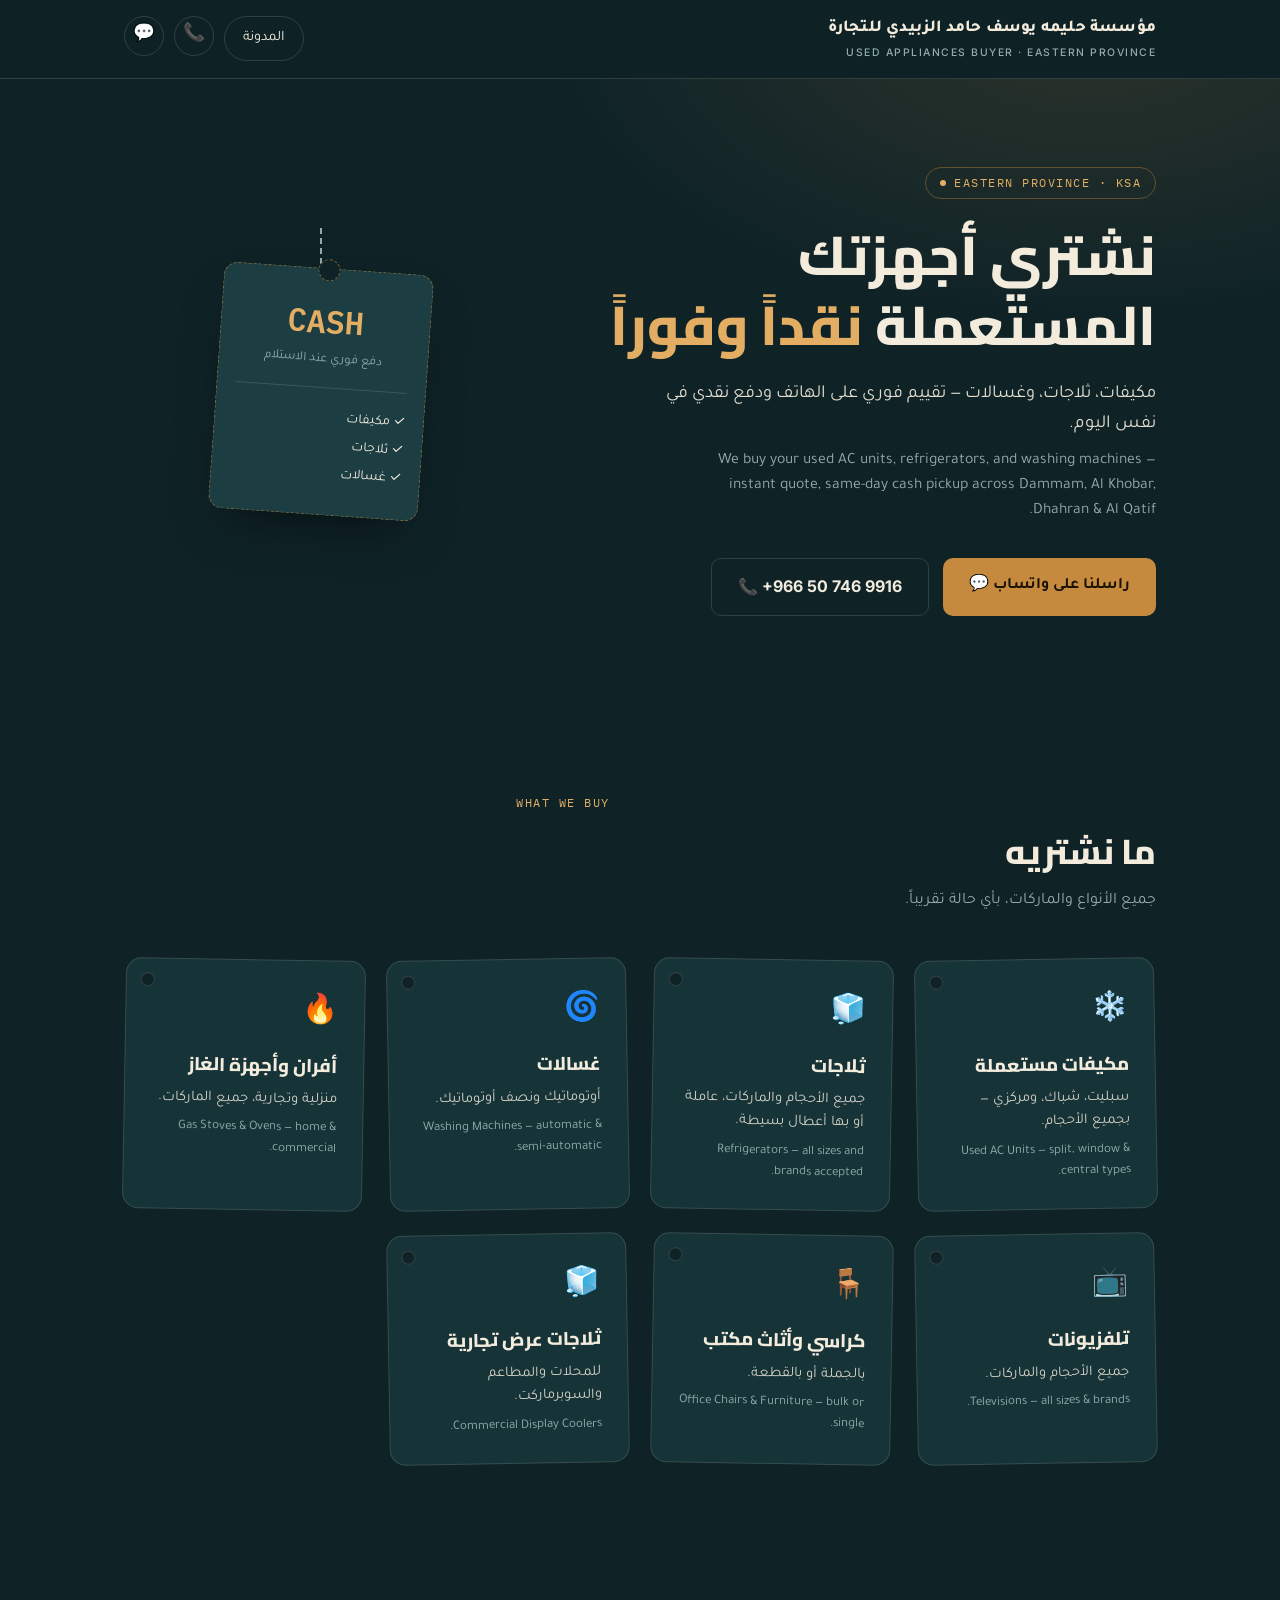
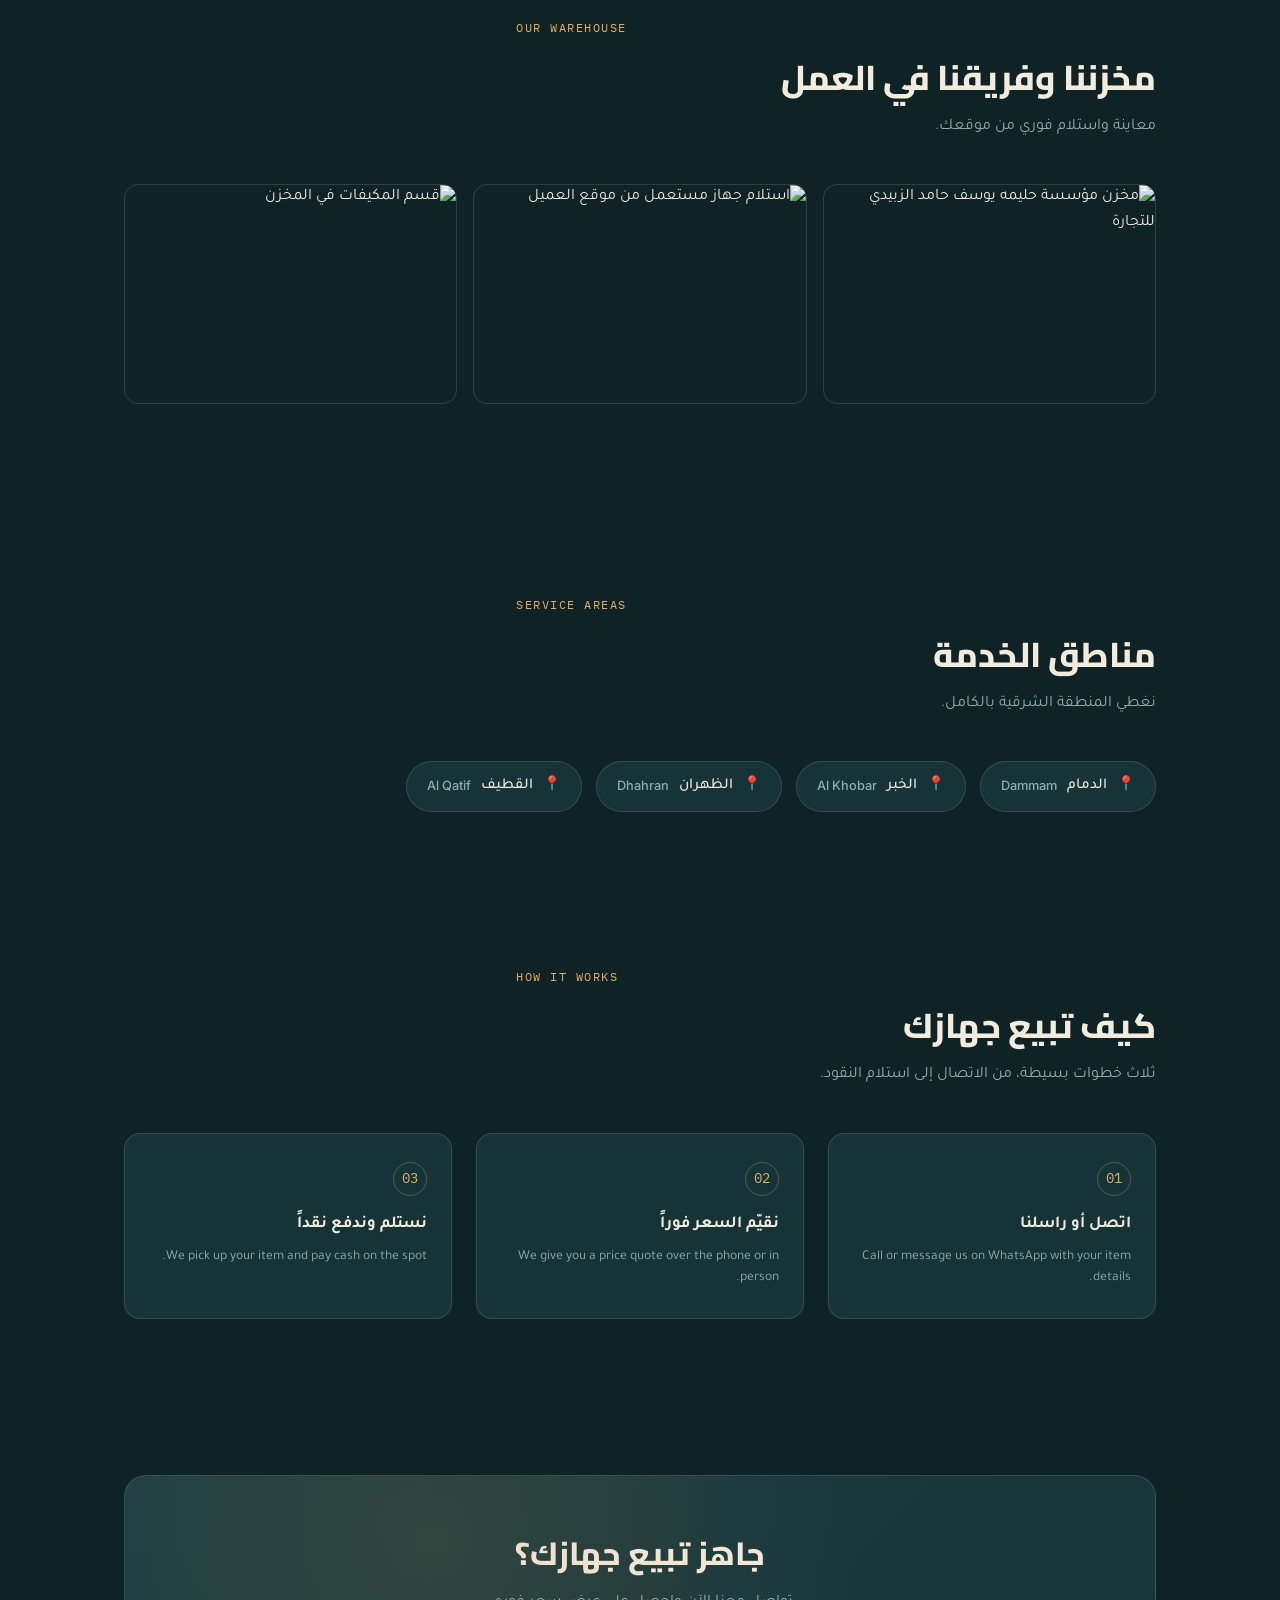
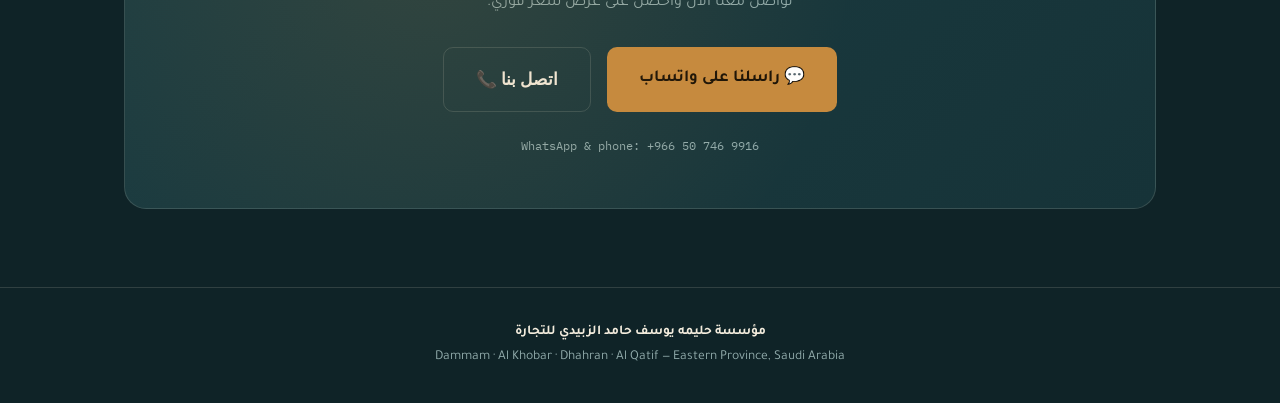
==== index.html @ e1cca8ac "Add files via upload" ====
<!DOCTYPE html>
<html lang="ar" dir="rtl">
<head>
<meta charset="UTF-8">
<meta name="viewport" content="width=device-width, initial-scale=1.0">
<title>مؤسسة حليمه يوسف حامد الزبيدي للتجارة | نشتري الأجهزة المستعملة</title>
<link rel="preconnect" href="https://fonts.googleapis.com">
<link rel="preconnect" href="https://fonts.gstatic.com" crossorigin>
<link href="https://fonts.googleapis.com/css2?family=Cairo:wght@700;800;900&family=Tajawal:wght@400;500;700&family=IBM+Plex+Mono:wght@500;600&family=Inter:wght@400;500;600&display=swap" rel="stylesheet">
<link rel="stylesheet" href="style.css">
</head>
<body>

<header>
  <div class="header-inner wrap">
    <div class="brand">
      مؤسسة حليمه يوسف حامد الزبيدي للتجارة
      <small>Used Appliances Buyer · Eastern Province</small>
    </div>
    <div class="header-cta">
      <a class="btn-outline" style="padding:10px 18px; border-radius:100px; font-size:0.9rem;" href="blog.html">المدونة</a>
      <a class="btn-icon" href="tel:+966507469916" title="اتصال">📞</a>
      <a class="btn-icon" href="https://wa.me/966507469916" title="واتساب">💬</a>
    </div>
  </div>
</header>

<section class="hero">
  <div class="wrap hero-grid">
    <div>
      <span class="eyebrow">EASTERN PROVINCE · KSA</span>
      <h1>نشتري أجهزتك المستعملة <span class="accent">نقداً وفوراً</span></h1>
      <p class="lead">مكيفات، ثلاجات، وغسالات — تقييم فوري على الهاتف ودفع نقدي في نفس اليوم.</p>
      <p class="lead-en">We buy your used AC units, refrigerators, and washing machines — instant quote, same-day cash pickup across Dammam, Al Khobar, Dhahran &amp; Al Qatif.</p>
      <div class="hero-actions">
        <a class="btn btn-primary" href="https://wa.me/966507469916">راسلنا على واتساب 💬</a>
        <a class="btn btn-outline ltr" href="tel:+966507469916">📞 +966 50 746 9916</a>
      </div>
    </div>
    <div class="tag-wrap">
      <div class="tag-string"></div>
      <div class="cash-tag">
        <div class="amount">CASH</div>
        <div class="amount-label">دفع فوري عند الاستلام</div>
        <div class="divider"></div>
        <ul>
          <li>✓ مكيفات</li>
          <li>✓ ثلاجات</li>
          <li>✓ غسالات</li>
        </ul>
      </div>
    </div>
  </div>
</section>

<section id="items">
  <div class="wrap">
    <div class="section-head">
      <span class="section-tag">WHAT WE BUY</span>
      <h2>ما نشتريه</h2>
      <p>جميع الأنواع والماركات، بأي حالة تقريباً.</p>
    </div>
    <div class="items-grid">
      <a class="item-tag" href="ac.html">
        <div class="hole"></div>
        <div class="icon">❄️</div>
        <h3>مكيفات مستعملة</h3>
        <p class="ar">سبليت، شباك، ومركزي — بجميع الأحجام.</p>
        <p class="en">Used AC Units — split, window &amp; central types.</p>
      </a>
      <a class="item-tag" href="fridge.html">
        <div class="hole"></div>
        <div class="icon">🧊</div>
        <h3>ثلاجات</h3>
        <p class="ar">جميع الأحجام والماركات، عاملة أو بها أعطال بسيطة.</p>
        <p class="en">Refrigerators — all sizes and brands accepted.</p>
      </a>
      <a class="item-tag" href="washer.html">
        <div class="hole"></div>
        <div class="icon">🌀</div>
        <h3>غسالات</h3>
        <p class="ar">أوتوماتيك ونصف أوتوماتيك.</p>
        <p class="en">Washing Machines — automatic &amp; semi-automatic.</p>
      </a>
      <a class="item-tag" href="oven.html">
        <div class="hole"></div>
        <div class="icon">🔥</div>
        <h3>أفران وأجهزة الغاز</h3>
        <p class="ar">منزلية وتجارية، جميع الماركات.</p>
        <p class="en">Gas Stoves &amp; Ovens — home &amp; commercial.</p>
      </a>
      <a class="item-tag" href="tv.html">
        <div class="hole"></div>
        <div class="icon">📺</div>
        <h3>تلفزيونات</h3>
        <p class="ar">جميع الأحجام والماركات.</p>
        <p class="en">Televisions — all sizes &amp; brands.</p>
      </a>
      <a class="item-tag" href="chairs.html">
        <div class="hole"></div>
        <div class="icon">🪑</div>
        <h3>كراسي وأثاث مكتب</h3>
        <p class="ar">بالجملة أو بالقطعة.</p>
        <p class="en">Office Chairs &amp; Furniture — bulk or single.</p>
      </a>
      <a class="item-tag" href="coolers.html">
        <div class="hole"></div>
        <div class="icon">🧊</div>
        <h3>ثلاجات عرض تجارية</h3>
        <p class="ar">للمحلات والمطاعم والسوبرماركت.</p>
        <p class="en">Commercial Display Coolers.</p>
      </a>
    </div>
  </div>
</section>

<section id="warehouse">
  <div class="wrap">
    <div class="section-head">
      <span class="section-tag">OUR WAREHOUSE</span>
      <h2>مخزننا وفريقنا في العمل</h2>
      <p>معاينة واستلام فوري من موقعك.</p>
    </div>
    <div class="gallery">
      <img src="images/shop-interior.jpg" alt="مخزن مؤسسة حليمه يوسف حامد الزبيدي للتجارة">
      <img src="images/pickup-loading.jpg" alt="استلام جهاز مستعمل من موقع العميل">
      <img src="images/ac-4-warehouse.jpg" alt="قسم المكيفات في المخزن">
    </div>
  </div>
</section>

<section id="areas">
  <div class="wrap">
    <div class="section-head">
      <span class="section-tag">SERVICE AREAS</span>
      <h2>مناطق الخدمة</h2>
      <p>نغطي المنطقة الشرقية بالكامل.</p>
    </div>
    <div class="areas-row">
      <div class="area-pin">الدمام <span class="en ltr">Dammam</span></div>
      <div class="area-pin">الخبر <span class="en ltr">Al Khobar</span></div>
      <div class="area-pin">الظهران <span class="en ltr">Dhahran</span></div>
      <div class="area-pin">القطيف <span class="en ltr">Al Qatif</span></div>
    </div>
  </div>
</section>

<section id="how">
  <div class="wrap">
    <div class="section-head">
      <span class="section-tag">HOW IT WORKS</span>
      <h2>كيف تبيع جهازك</h2>
      <p>ثلاث خطوات بسيطة، من الاتصال إلى استلام النقود.</p>
    </div>
    <div class="steps">
      <div class="step">
        <div class="num mono">01</div>
        <h3>اتصل أو راسلنا</h3>
        <p class="en">Call or message us on WhatsApp with your item details.</p>
      </div>
      <div class="step">
        <div class="num mono">02</div>
        <h3>نقيّم السعر فوراً</h3>
        <p class="en">We give you a price quote over the phone or in person.</p>
      </div>
      <div class="step">
        <div class="num mono">03</div>
        <h3>نستلم وندفع نقداً</h3>
        <p class="en">We pick up your item and pay cash on the spot.</p>
      </div>
    </div>
  </div>
</section>

<section id="contact">
  <div class="wrap">
    <div class="contact-panel">
      <h2>جاهز تبيع جهازك؟</h2>
      <p>تواصل معنا الآن واحصل على عرض سعر فوري.</p>
      <div class="contact-actions">
        <a class="btn btn-primary btn-lg" href="https://wa.me/966507469916">💬 راسلنا على واتساب</a>
        <a class="btn btn-outline btn-lg ltr" href="tel:+966507469916">📞 اتصل بنا</a>
      </div>
      <div class="contact-note">WhatsApp &amp; phone: +966 50 746 9916</div>
    </div>
  </div>
</section>

<footer>
  <div class="wrap">
    <div class="biz">مؤسسة حليمه يوسف حامد الزبيدي للتجارة</div>
    <div>Dammam · Al Khobar · Dhahran · Al Qatif — Eastern Province, Saudi Arabia</div>
  </div>
</footer>

</body>
</html>
---- style.css ----
:root{
    --bg-deep: #0F2327;
    --bg-panel: #163338;
    --bg-panel-2: #1C3D42;
    --brass: #C68A3E;
    --brass-light: #E3AE64;
    --rust: #B5502E;
    --text-main: #F3ECDD;
    --text-muted: #92ACAC;
    --line: rgba(243,236,221,0.14);
  }

  *{box-sizing:border-box; margin:0; padding:0;}

  html{scroll-behavior:smooth;}

  body{
    background:var(--bg-deep);
    color:var(--text-main);
    font-family:'Tajawal', 'Inter', sans-serif;
    line-height:1.6;
    overflow-x:hidden;
  }

  .ltr{ direction:ltr; unicode-bidi:isolate; font-family:'Inter', sans-serif; }
  .mono{ font-family:'IBM Plex Mono', monospace; direction:ltr; unicode-bidi:isolate; }

  h1,h2,h3{ font-family:'Cairo', sans-serif; font-weight:800; }

  a{ color:inherit; text-decoration:none; }

  .wrap{ max-width:1080px; margin:0 auto; padding:0 24px; }

  /* ---------- Header ---------- */
  header{
    position:sticky; top:0; z-index:50;
    background:rgba(15,35,39,0.92);
    backdrop-filter:blur(8px);
    border-bottom:1px solid var(--line);
  }
  .header-inner{
    display:flex; align-items:center; justify-content:space-between;
    padding:16px 24px;
  }
  .brand{
    font-size:1.05rem; font-weight:800; letter-spacing:0.2px;
  }
  .brand small{
    display:block; font-family:'Inter',sans-serif; font-weight:500; font-size:0.65rem;
    color:var(--text-muted); letter-spacing:1.5px; text-transform:uppercase; margin-top:2px;
  }
  .header-cta{
    display:flex; gap:10px;
  }
  .btn-icon{
    width:40px; height:40px; border-radius:50%;
    display:flex; align-items:center; justify-content:center;
    border:1px solid var(--line); font-size:1.1rem;
    transition:border-color .2s, transform .2s;
  }
  .btn-icon:hover{ border-color:var(--brass); transform:translateY(-2px); }

  /* ---------- Hero ---------- */
  .hero{
    position:relative;
    padding:88px 0 100px;
    background:
      radial-gradient(ellipse 900px 500px at 85% -10%, rgba(198,138,62,0.16), transparent 60%),
      var(--bg-deep);
    overflow:hidden;
  }
  .hero-grid{
    display:grid; grid-template-columns: 1.2fr 0.8fr; gap:48px; align-items:center;
  }
  .eyebrow{
    display:inline-flex; align-items:center; gap:8px;
    font-family:'IBM Plex Mono',monospace; font-size:0.72rem; letter-spacing:1.5px;
    color:var(--brass-light); text-transform:uppercase;
    border:1px solid rgba(198,138,62,0.4); padding:6px 14px; border-radius:100px;
    margin-bottom:22px; direction:ltr;
  }
  .eyebrow::before{ content:''; width:6px; height:6px; border-radius:50%; background:var(--brass-light); }
  .hero h1{
    font-size:clamp(2.1rem, 4.6vw, 3.4rem);
    line-height:1.28;
    margin-bottom:20px;
  }
  .hero h1 .accent{ color:var(--brass-light); }
  .hero p.lead{
    font-size:1.15rem; color:var(--text-main); opacity:0.92; margin-bottom:10px; max-width:520px;
  }
  .hero p.lead-en{
    color:var(--text-muted); font-size:0.98rem; max-width:480px; margin-bottom:34px;
  }
  .hero-actions{ display:flex; gap:14px; flex-wrap:wrap; }

  .btn{
    display:inline-flex; align-items:center; gap:10px;
    padding:15px 26px; border-radius:10px; font-weight:700; font-size:1rem;
    transition:transform .2s, box-shadow .2s;
  }
  .btn-primary{ background:var(--brass); color:#1a1206; }
  .btn-primary:hover{ transform:translateY(-2px); box-shadow:0 10px 26px rgba(198,138,62,0.35); }
  .btn-outline{ border:1.5px solid var(--line); color:var(--text-main); }
  .btn-outline:hover{ border-color:var(--brass-light); transform:translateY(-2px); }

  /* Hanging cash tag — signature element */
  .tag-wrap{ display:flex; justify-content:center; position:relative; }
  .tag-string{
    position:absolute; top:-40px; left:50%; width:2px; height:44px;
    background:repeating-linear-gradient(var(--text-muted) 0 6px, transparent 6px 10px);
    transform:translateX(-50%);
  }
  .cash-tag{
    width:210px; background:var(--bg-panel-2);
    border:1.5px dashed rgba(198,138,62,0.55);
    border-radius:14px; padding:26px 18px;
    text-align:center; position:relative;
    transform:rotate(4deg);
    box-shadow:0 24px 50px -18px rgba(0,0,0,0.55);
  }
  .cash-tag::before{
    content:''; position:absolute; top:-10px; left:50%; transform:translateX(-50%);
    width:20px; height:20px; border-radius:50%;
    background:var(--bg-deep); border:1.5px dashed rgba(198,138,62,0.55);
  }
  .cash-tag .amount{ font-family:'IBM Plex Mono',monospace; font-size:2rem; color:var(--brass-light); font-weight:600; direction:ltr; }
  .cash-tag .amount-label{ font-size:0.8rem; color:var(--text-muted); margin-top:4px; }
  .cash-tag .divider{ height:1px; background:var(--line); margin:16px 0; }
  .cash-tag ul{ list-style:none; text-align:right; font-size:0.86rem; color:var(--text-main); }
  .cash-tag li{ padding:3px 0; }

  /* ---------- Section shared ---------- */
  section{ padding:78px 0; }
  .section-head{ margin-bottom:44px; max-width:640px; }
  .section-tag{
    font-family:'IBM Plex Mono',monospace; font-size:0.72rem; color:var(--brass-light);
    letter-spacing:1.5px; text-transform:uppercase; margin-bottom:12px; display:block; direction:ltr;
  }
  .section-head h2{ font-size:clamp(1.6rem,3vw,2.15rem); margin-bottom:10px; }
  .section-head p{ color:var(--text-muted); font-size:1rem; }

  /* ---------- What we buy (hanging tags grid) ---------- */
  .items-grid{
    display:grid; grid-template-columns:repeat(auto-fit, minmax(220px, 1fr)); gap:24px;
  }
  .item-tag{
    display:block;
    background:var(--bg-panel);
    border:1px solid var(--line);
    border-radius:16px; padding:30px 26px 26px;
    position:relative;
    transition:transform .2s, border-color .2s;
  }
  .item-tag:nth-child(odd){ transform:rotate(-1deg); }
  .item-tag:nth-child(even){ transform:rotate(1deg); }
  .item-tag:hover{ border-color:var(--brass); transform:rotate(0deg) translateY(-4px); }
  .item-tag .hole{
    position:absolute; top:14px; left:14px;
    width:14px; height:14px; border-radius:50%;
    background:var(--bg-deep); border:1px solid var(--line);
  }
  .item-tag .icon{ font-size:1.8rem; margin-bottom:14px; }
  .item-tag h3{ font-size:1.15rem; margin-bottom:8px; }
  .item-tag p.ar{ font-size:0.92rem; color:var(--text-main); opacity:0.85; margin-bottom:6px; }
  .item-tag p.en{ font-size:0.82rem; color:var(--text-muted); }

  /* ---------- Service areas ---------- */
  .areas-row{
    display:flex; flex-wrap:wrap; gap:14px;
  }
  .area-pin{
    display:flex; align-items:center; gap:10px;
    background:var(--bg-panel); border:1px solid var(--line); border-radius:100px;
    padding:12px 20px; font-size:0.95rem; font-weight:500;
  }
  .area-pin::before{ content:'📍'; font-size:0.9rem; }
  .area-pin .en{ color:var(--text-muted); font-size:0.8rem; }

  /* ---------- How it works ---------- */
  .steps{
    display:grid; grid-template-columns:repeat(3,1fr); gap:24px; counter-reset:step;
  }
  .step{
    background:var(--bg-panel); border:1px solid var(--line); border-radius:16px;
    padding:28px 24px; position:relative;
  }
  .step .num{
    font-family:'IBM Plex Mono',monospace; font-size:0.85rem; color:var(--brass-light);
    border:1px solid rgba(198,138,62,0.4); width:34px; height:34px; border-radius:50%;
    display:flex; align-items:center; justify-content:center; margin-bottom:16px; direction:ltr;
  }
  .step h3{ font-size:1.05rem; margin-bottom:8px; font-family:'Tajawal',sans-serif; font-weight:700; }
  .step p.en{ color:var(--text-muted); font-size:0.85rem; margin-top:4px; }

  /* ---------- Contact CTA ---------- */
  .contact-panel{
    background:linear-gradient(135deg, var(--bg-panel-2), var(--bg-panel));
    border:1px solid var(--line); border-radius:22px;
    padding:52px 40px; text-align:center;
    position:relative; overflow:hidden;
  }
  .contact-panel::after{
    content:''; position:absolute; inset:0;
    background:radial-gradient(circle at 30% 20%, rgba(198,138,62,0.14), transparent 55%);
    pointer-events:none;
  }
  .contact-panel h2{ font-size:clamp(1.5rem,3vw,2rem); margin-bottom:12px; }
  .contact-panel p{ color:var(--text-muted); margin-bottom:30px; }
  .contact-actions{ display:flex; gap:16px; justify-content:center; flex-wrap:wrap; }
  .btn-lg{ padding:18px 32px; font-size:1.05rem; }
  .contact-note{
    margin-top:24px; font-size:0.78rem; color:var(--text-muted);
    font-family:'IBM Plex Mono',monospace; direction:ltr;
  }

  /* ---------- Footer ---------- */
  footer{
    border-top:1px solid var(--line); padding:34px 0; text-align:center;
    color:var(--text-muted); font-size:0.85rem;
  }
  footer .biz{ color:var(--text-main); font-weight:700; margin-bottom:4px; }

  /* ---------- Category pages ---------- */
  .cat-hero{ padding:56px 0 10px; }
  .cat-hero img{
    width:100%; max-height:420px; object-fit:cover; border-radius:18px;
    border:1px solid var(--line); margin-top:26px;
  }
  .cat-hero h1{ font-size:clamp(1.9rem,4vw,2.5rem); margin-bottom:14px; }
  .cat-hero p.ar{ font-size:1.05rem; max-width:640px; margin-bottom:8px; }
  .cat-hero p.en{ color:var(--text-muted); max-width:600px; }

  .gallery{
    display:grid; grid-template-columns:repeat(3,1fr); gap:16px; margin:36px 0;
  }
  .gallery img{
    width:100%; height:220px; object-fit:cover; border-radius:14px;
    border:1px solid var(--line); transition:transform .25s;
  }
  .gallery img:hover{ transform:scale(1.02); }

  .info-block{
    background:var(--bg-panel); border:1px solid var(--line); border-radius:16px;
    padding:30px 28px; margin-bottom:26px;
  }
  .info-block h2{ font-size:1.25rem; margin-bottom:14px; }
  .info-block ul{ padding-inline-start:22px; }
  .info-block li{ margin-bottom:8px; font-size:0.95rem; opacity:0.92; }

  @media (max-width: 860px){
    .gallery{ grid-template-columns:repeat(2,1fr); }
  }
  @media (max-width: 560px){
    .gallery{ grid-template-columns:1fr; }
  }

  /* ---------- Responsive ---------- */
  @media (max-width: 860px){
    .hero-grid{ grid-template-columns:1fr; }
    .tag-wrap{ margin-top:20px; }
    .items-grid{ grid-template-columns:1fr; }
    .item-tag{ transform:none !important; margin-top:0 !important; }
    .steps{ grid-template-columns:1fr; }
    .contact-panel{ padding:38px 22px; }
  }
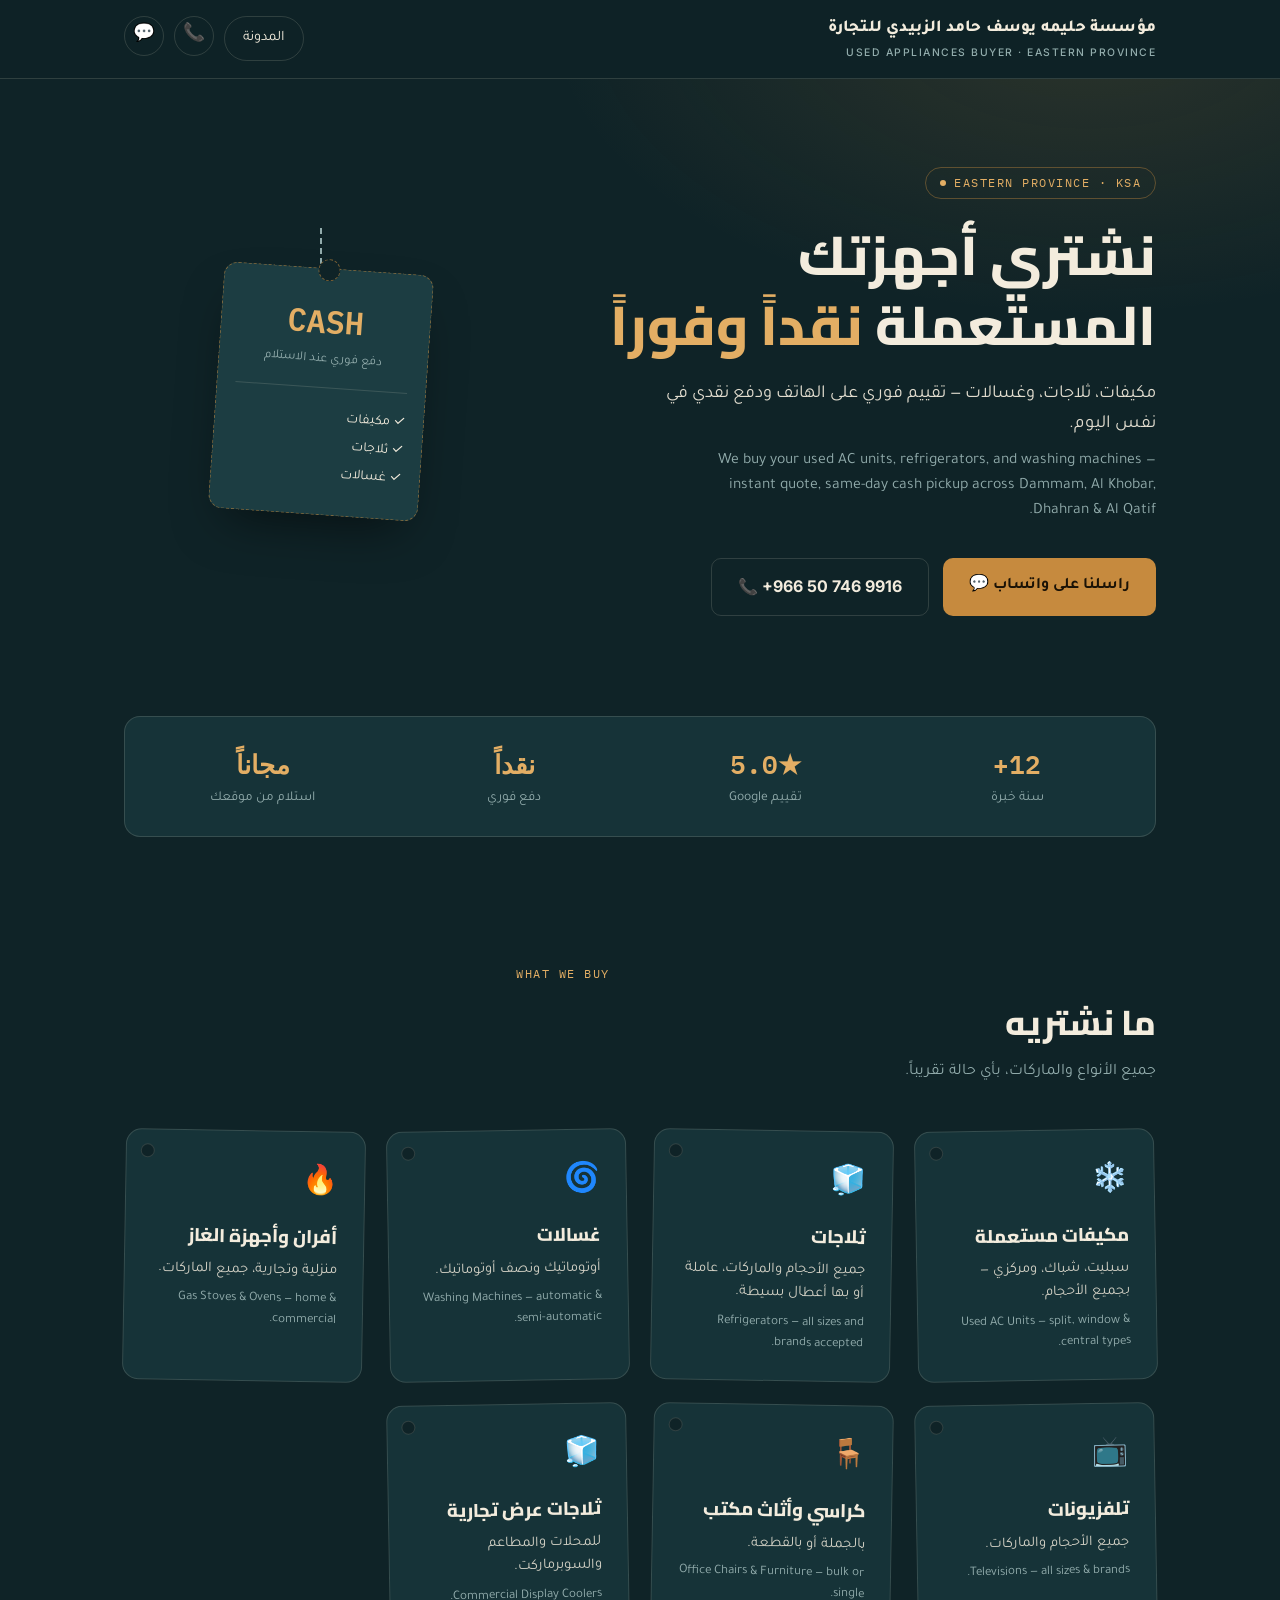
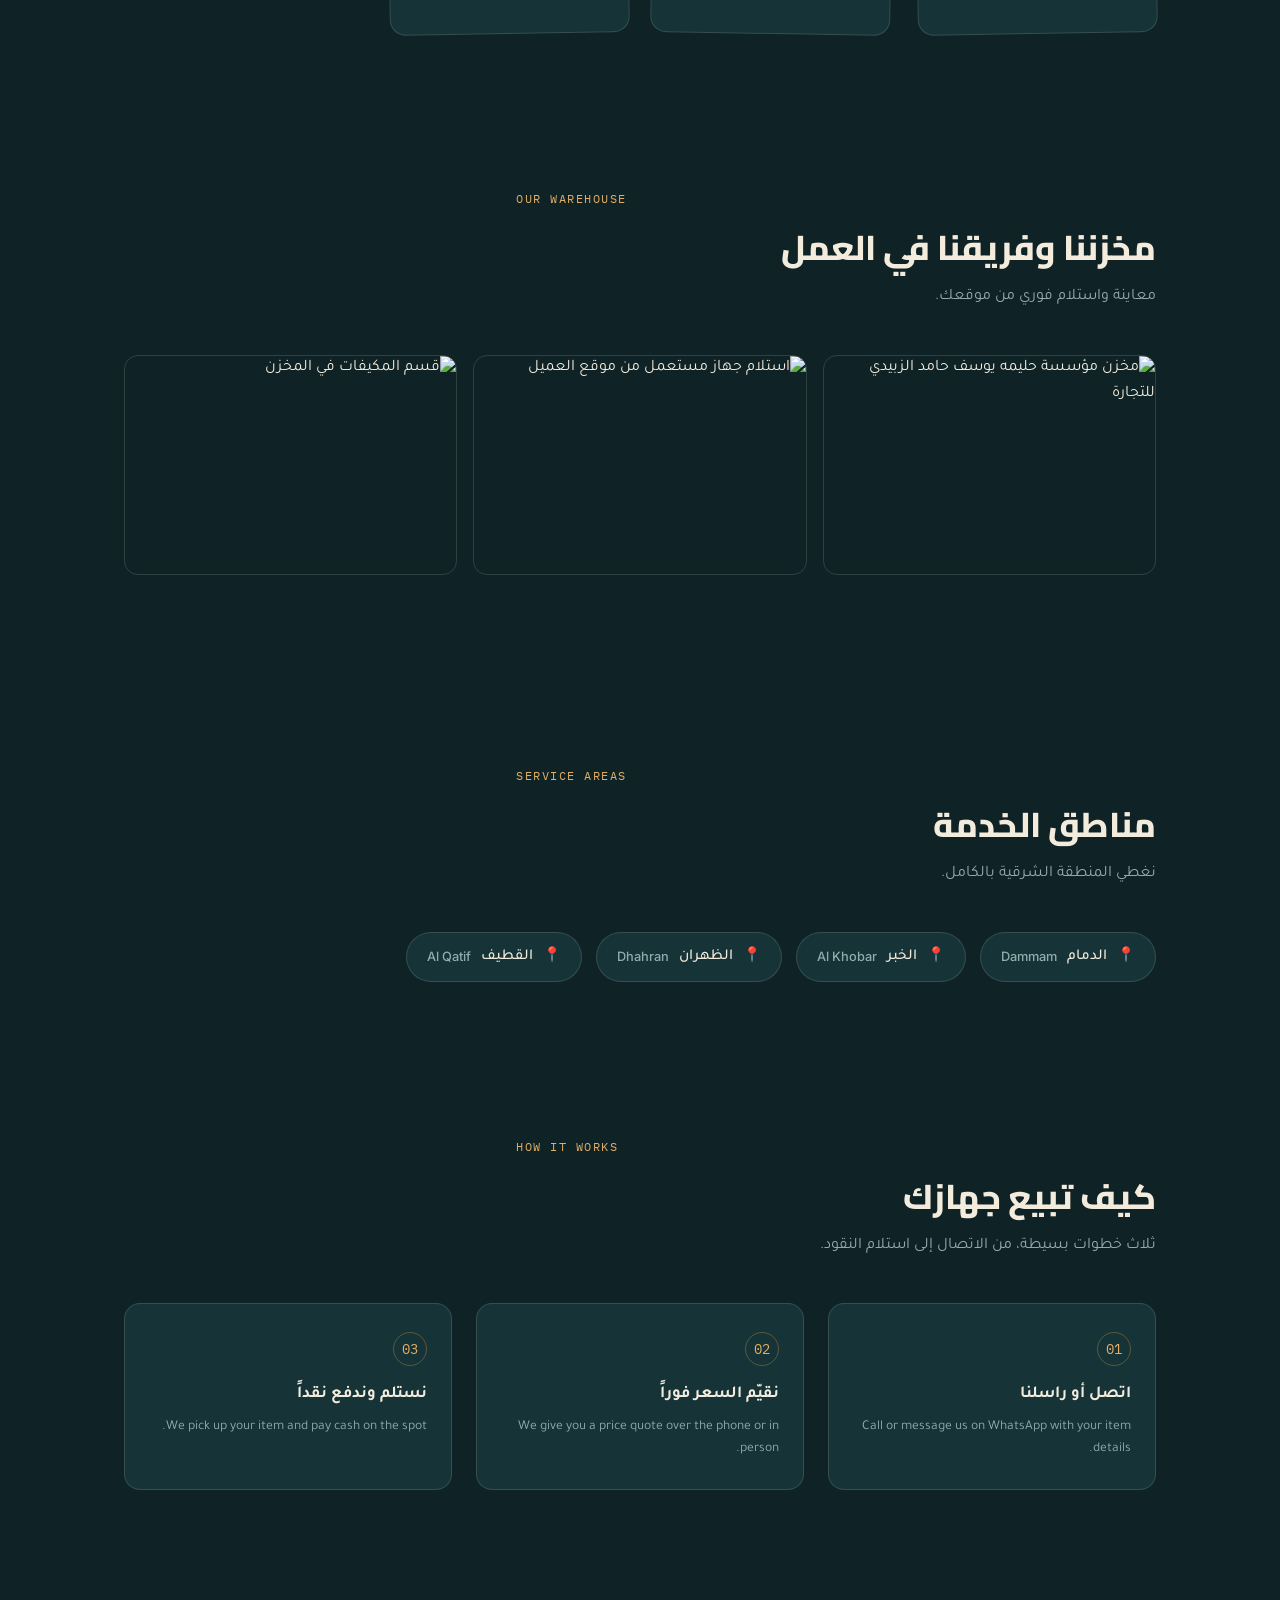
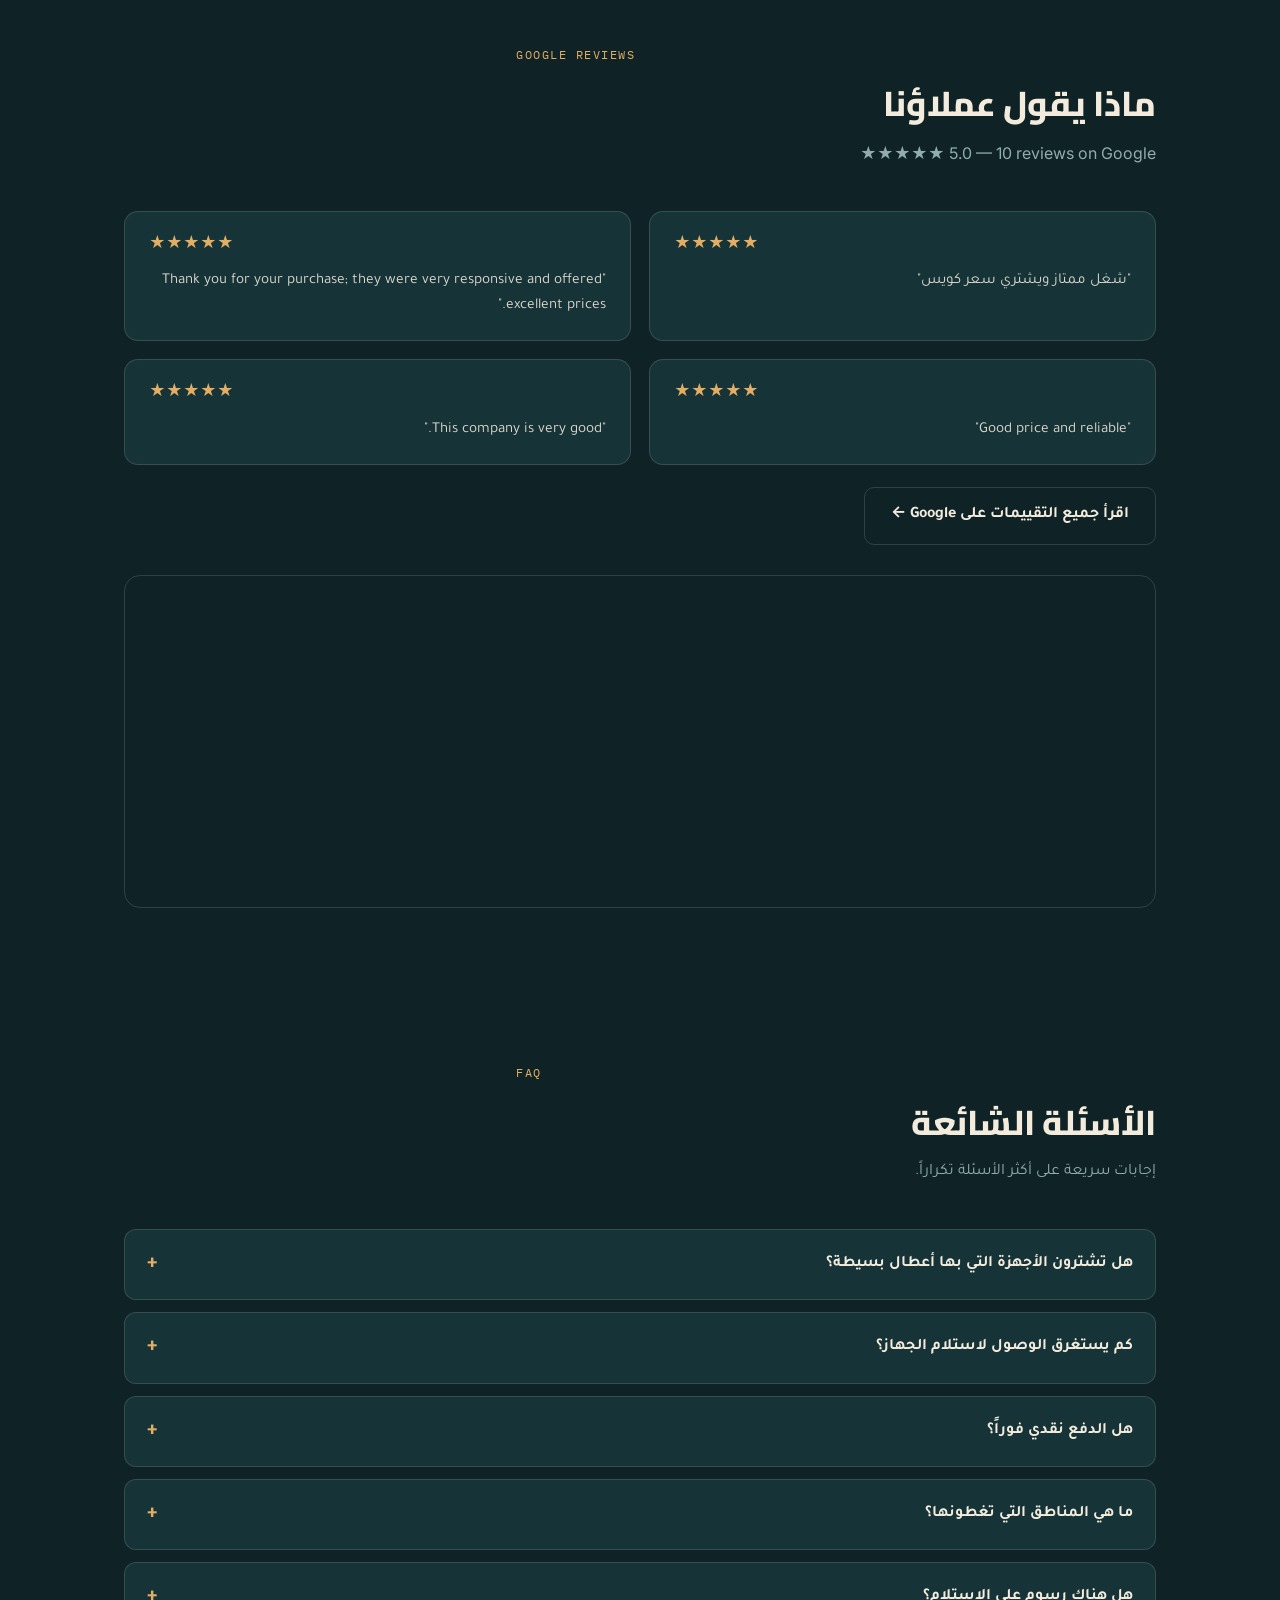
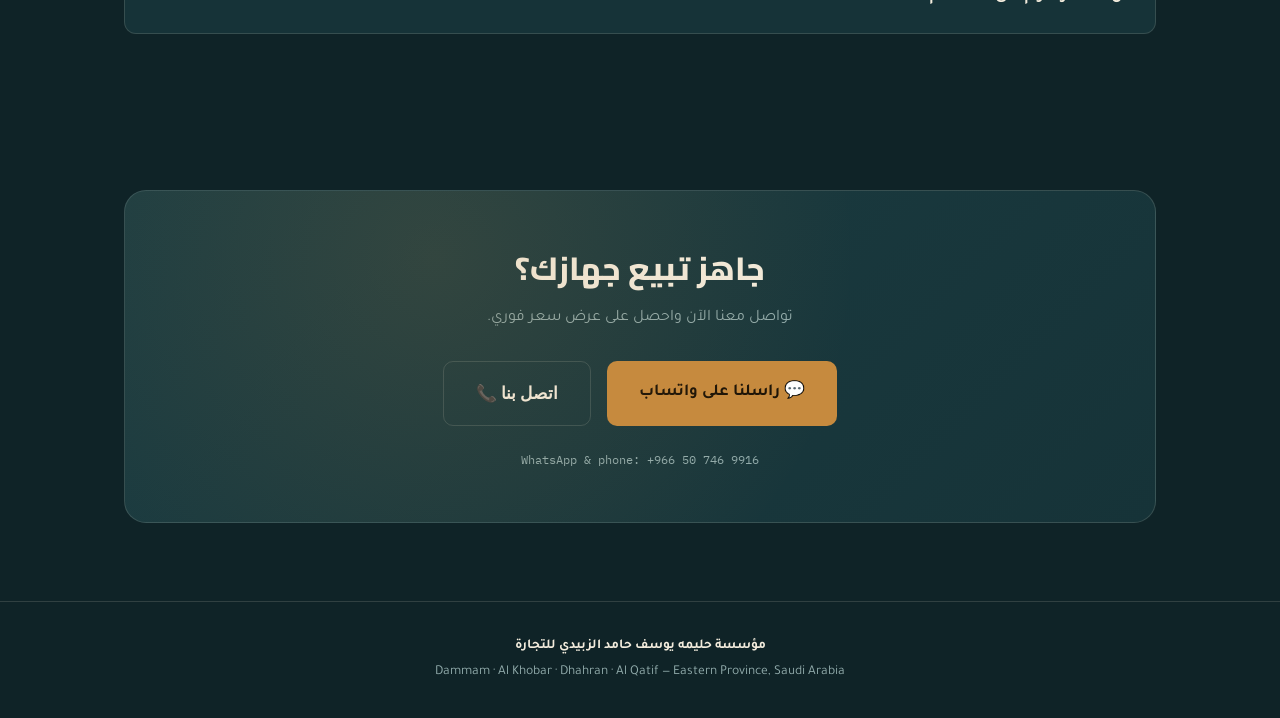
==== commit c67d451d: "Add files via upload" ====
--- a/index.html
+++ b/index.html
@@ -53,6 +53,29 @@
   </div>
 </section>
 
+<section id="trust" style="padding:0 0 50px;">
+  <div class="wrap">
+    <div class="trust-bar">
+      <div class="trust-item">
+        <div class="trust-num">+12</div>
+        <div class="trust-label">سنة خبرة</div>
+      </div>
+      <div class="trust-item">
+        <div class="trust-num">5.0★</div>
+        <div class="trust-label">تقييم Google</div>
+      </div>
+      <div class="trust-item">
+        <div class="trust-num">نقداً</div>
+        <div class="trust-label">دفع فوري</div>
+      </div>
+      <div class="trust-item">
+        <div class="trust-num">مجاناً</div>
+        <div class="trust-label">استلام من موقعك</div>
+      </div>
+    </div>
+  </div>
+</section>
+
 <section id="items">
   <div class="wrap">
     <div class="section-head">
@@ -168,6 +191,71 @@
         <h3>نستلم وندفع نقداً</h3>
         <p class="en">We pick up your item and pay cash on the spot.</p>
       </div>
+    </div>
+  </div>
+</section>
+
+<section id="reviews">
+  <div class="wrap">
+    <div class="section-head">
+      <span class="section-tag">GOOGLE REVIEWS</span>
+      <h2>ماذا يقول عملاؤنا</h2>
+      <p class="ltr" style="direction:ltr; text-align:right; color:var(--text-muted);">★★★★★ 5.0 — 10 reviews on Google</p>
+    </div>
+    <div class="reviews-grid">
+      <div class="review-card">
+        <div class="stars">★★★★★</div>
+        <p>"شغل ممتاز ويشتري سعر كويس"</p>
+      </div>
+      <div class="review-card">
+        <div class="stars">★★★★★</div>
+        <p>"Thank you for your purchase; they were very responsive and offered excellent prices."</p>
+      </div>
+      <div class="review-card">
+        <div class="stars">★★★★★</div>
+        <p>"Good price and reliable"</p>
+      </div>
+      <div class="review-card">
+        <div class="stars">★★★★★</div>
+        <p>"This company is very good."</p>
+      </div>
+    </div>
+    <a class="btn btn-outline" style="margin-top:22px; display:inline-flex;" href="https://maps.google.com/?cid=9947942614854256380" target="_blank">اقرأ جميع التقييمات على Google ←</a>
+
+    <div class="map-embed">
+      <iframe src="https://www.google.com/maps?q=26.426189,50.0625393&hl=ar&z=15&output=embed" width="100%" height="320" style="border:0; border-radius:16px;" allowfullscreen="" loading="lazy"></iframe>
+    </div>
+  </div>
+</section>
+
+<section id="faq">
+  <div class="wrap">
+    <div class="section-head">
+      <span class="section-tag">FAQ</span>
+      <h2>الأسئلة الشائعة</h2>
+      <p>إجابات سريعة على أكثر الأسئلة تكراراً.</p>
+    </div>
+    <div class="faq-list">
+      <details class="faq-item">
+        <summary>هل تشترون الأجهزة التي بها أعطال بسيطة؟</summary>
+        <p>نعم، نشتري معظم الأجهزة حتى لو كان بها عطل بسيط. أخبرنا بالتفاصيل عبر الهاتف أو الواتساب وسنقيّم السعر فوراً.</p>
+      </details>
+      <details class="faq-item">
+        <summary>كم يستغرق الوصول لاستلام الجهاز؟</summary>
+        <p>غالباً نصل في نفس اليوم بعد الاتفاق على السعر، حسب موقعك والوقت المتاح لدينا.</p>
+      </details>
+      <details class="faq-item">
+        <summary>هل الدفع نقدي فوراً؟</summary>
+        <p>نعم، ندفع نقداً كاملاً عند استلام الجهاز مباشرة من موقعك.</p>
+      </details>
+      <details class="faq-item">
+        <summary>ما هي المناطق التي تغطونها؟</summary>
+        <p>نغطي الدمام، الخبر، الظهران، والقطيف بالكامل.</p>
+      </details>
+      <details class="faq-item">
+        <summary>هل هناك رسوم على الاستلام؟</summary>
+        <p>لا، خدمة الاستلام من موقعك مجانية بالكامل ضمن مناطق الخدمة.</p>
+      </details>
     </div>
   </div>
 </section>
@@ -193,5 +281,41 @@
   </div>
 </footer>
 
+<div class="sticky-bar">
+  <a href="tel:+966507469916" class="sticky-btn sticky-call">📞 اتصل الآن</a>
+  <a href="https://wa.me/966507469916" class="sticky-btn sticky-wa">💬 واتساب</a>
+</div>
+
+<script type="application/ld+json">
+{
+  "@context": "https://schema.org",
+  "@type": "LocalBusiness",
+  "name": "مؤسسة حليمه يوسف حامد الزبيدي للتجارة",
+  "image": "https://halimayusuftrading6728-cell.github.io/halima-appliances-website/images/shop-interior.jpg",
+  "telephone": "+966507469916",
+  "priceRange": "$$",
+  "address": {
+    "@type": "PostalAddress",
+    "streetAddress": "شارع عطاء بن أبي أسعد، حي الأثير",
+    "addressLocality": "Dammam",
+    "postalCode": "32248",
+    "addressRegion": "Eastern Province",
+    "addressCountry": "SA"
+  },
+  "geo": {
+    "@type": "GeoCoordinates",
+    "latitude": 26.426189,
+    "longitude": 50.0625393
+  },
+  "aggregateRating": {
+    "@type": "AggregateRating",
+    "ratingValue": "5.0",
+    "reviewCount": "10"
+  },
+  "areaServed": ["Dammam", "Al Khobar", "Dhahran", "Al Qatif"],
+  "url": "https://halimayusuftrading6728-cell.github.io/halima-appliances-website/"
+}
+</script>
+
 </body>
 </html>
--- a/style.css
+++ b/style.css
@@ -256,6 +256,63 @@
     .gallery{ grid-template-columns:1fr; }
   }
 
+  /* ---------- Trust bar ---------- */
+  .trust-bar{
+    display:grid; grid-template-columns:repeat(4,1fr); gap:16px;
+    background:var(--bg-panel); border:1px solid var(--line); border-radius:16px;
+    padding:26px 20px;
+  }
+  .trust-item{ text-align:center; }
+  .trust-num{
+    font-family:'IBM Plex Mono',monospace; font-size:1.6rem; font-weight:600;
+    color:var(--brass-light); direction:ltr;
+  }
+  .trust-label{ font-size:0.85rem; color:var(--text-muted); margin-top:4px; }
+  @media (max-width:640px){ .trust-bar{ grid-template-columns:repeat(2,1fr); } }
+
+  /* ---------- Reviews ---------- */
+  .reviews-grid{
+    display:grid; grid-template-columns:repeat(2,1fr); gap:18px;
+  }
+  .review-card{
+    background:var(--bg-panel); border:1px solid var(--line); border-radius:14px;
+    padding:22px 24px;
+  }
+  .review-card .stars{ color:var(--brass-light); font-size:1rem; margin-bottom:10px; direction:ltr; }
+  .review-card p{ font-size:0.95rem; opacity:0.9; }
+  .map-embed{ margin-top:30px; border:1px solid var(--line); border-radius:16px; overflow:hidden; }
+  @media (max-width:640px){ .reviews-grid{ grid-template-columns:1fr; } }
+
+  /* ---------- FAQ ---------- */
+  .faq-list{ display:flex; flex-direction:column; gap:12px; }
+  .faq-item{
+    background:var(--bg-panel); border:1px solid var(--line); border-radius:12px;
+    padding:18px 22px;
+  }
+  .faq-item summary{
+    cursor:pointer; font-weight:700; font-size:1rem; list-style:none;
+    display:flex; justify-content:space-between; align-items:center;
+  }
+  .faq-item summary::-webkit-details-marker{ display:none; }
+  .faq-item summary::after{ content:'+'; color:var(--brass-light); font-size:1.3rem; }
+  .faq-item[open] summary::after{ content:'−'; }
+  .faq-item p{ margin-top:12px; color:var(--text-muted); font-size:0.92rem; line-height:1.7; }
+
+  /* ---------- Sticky mobile bar ---------- */
+  .sticky-bar{ display:none; }
+  @media (max-width: 640px){
+    .sticky-bar{
+      display:flex; position:fixed; bottom:0; left:0; right:0; z-index:100;
+      border-top:1px solid var(--line); background:var(--bg-deep);
+    }
+    .sticky-btn{
+      flex:1; text-align:center; padding:16px 8px; font-weight:700; font-size:0.95rem;
+    }
+    .sticky-call{ background:var(--bg-panel-2); color:var(--text-main); }
+    .sticky-wa{ background:var(--brass); color:#1a1206; }
+    body{ padding-bottom:56px; }
+  }
+
   /* ---------- Responsive ---------- */
   @media (max-width: 860px){
     .hero-grid{ grid-template-columns:1fr; }
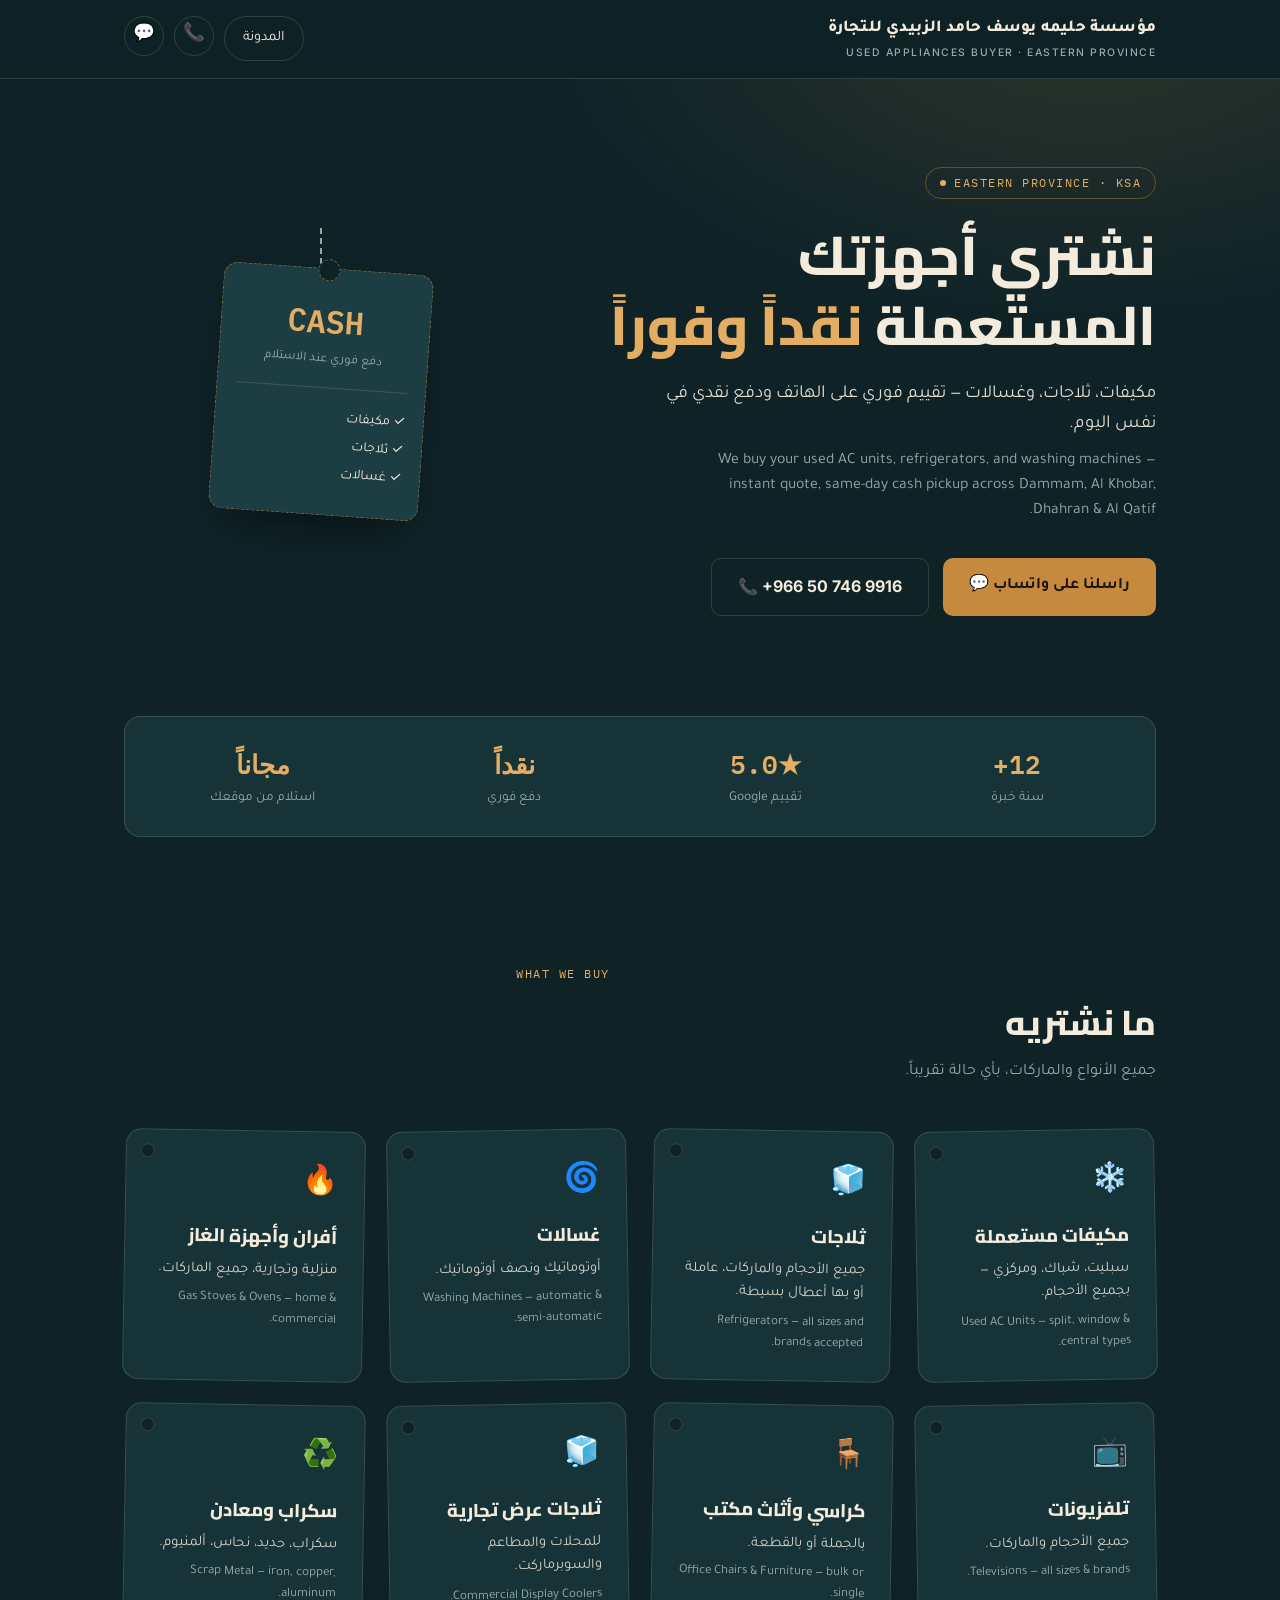
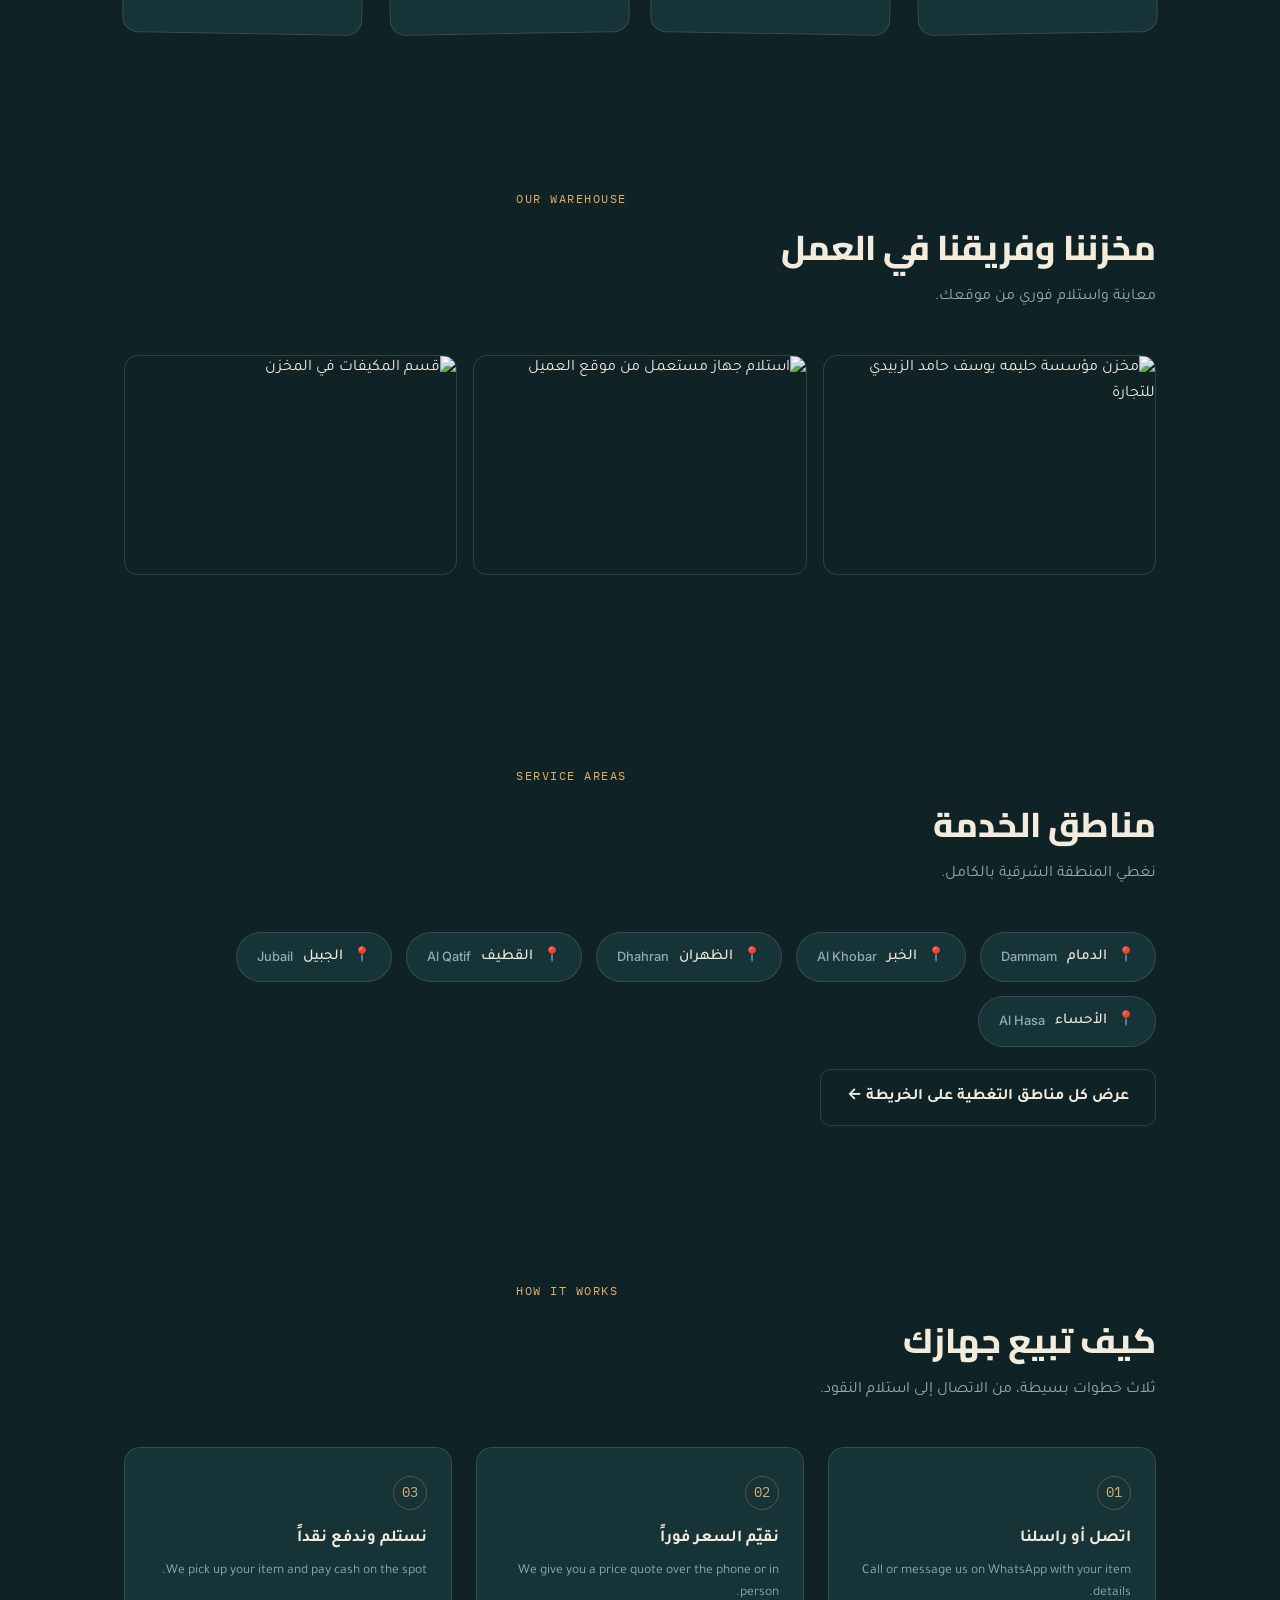
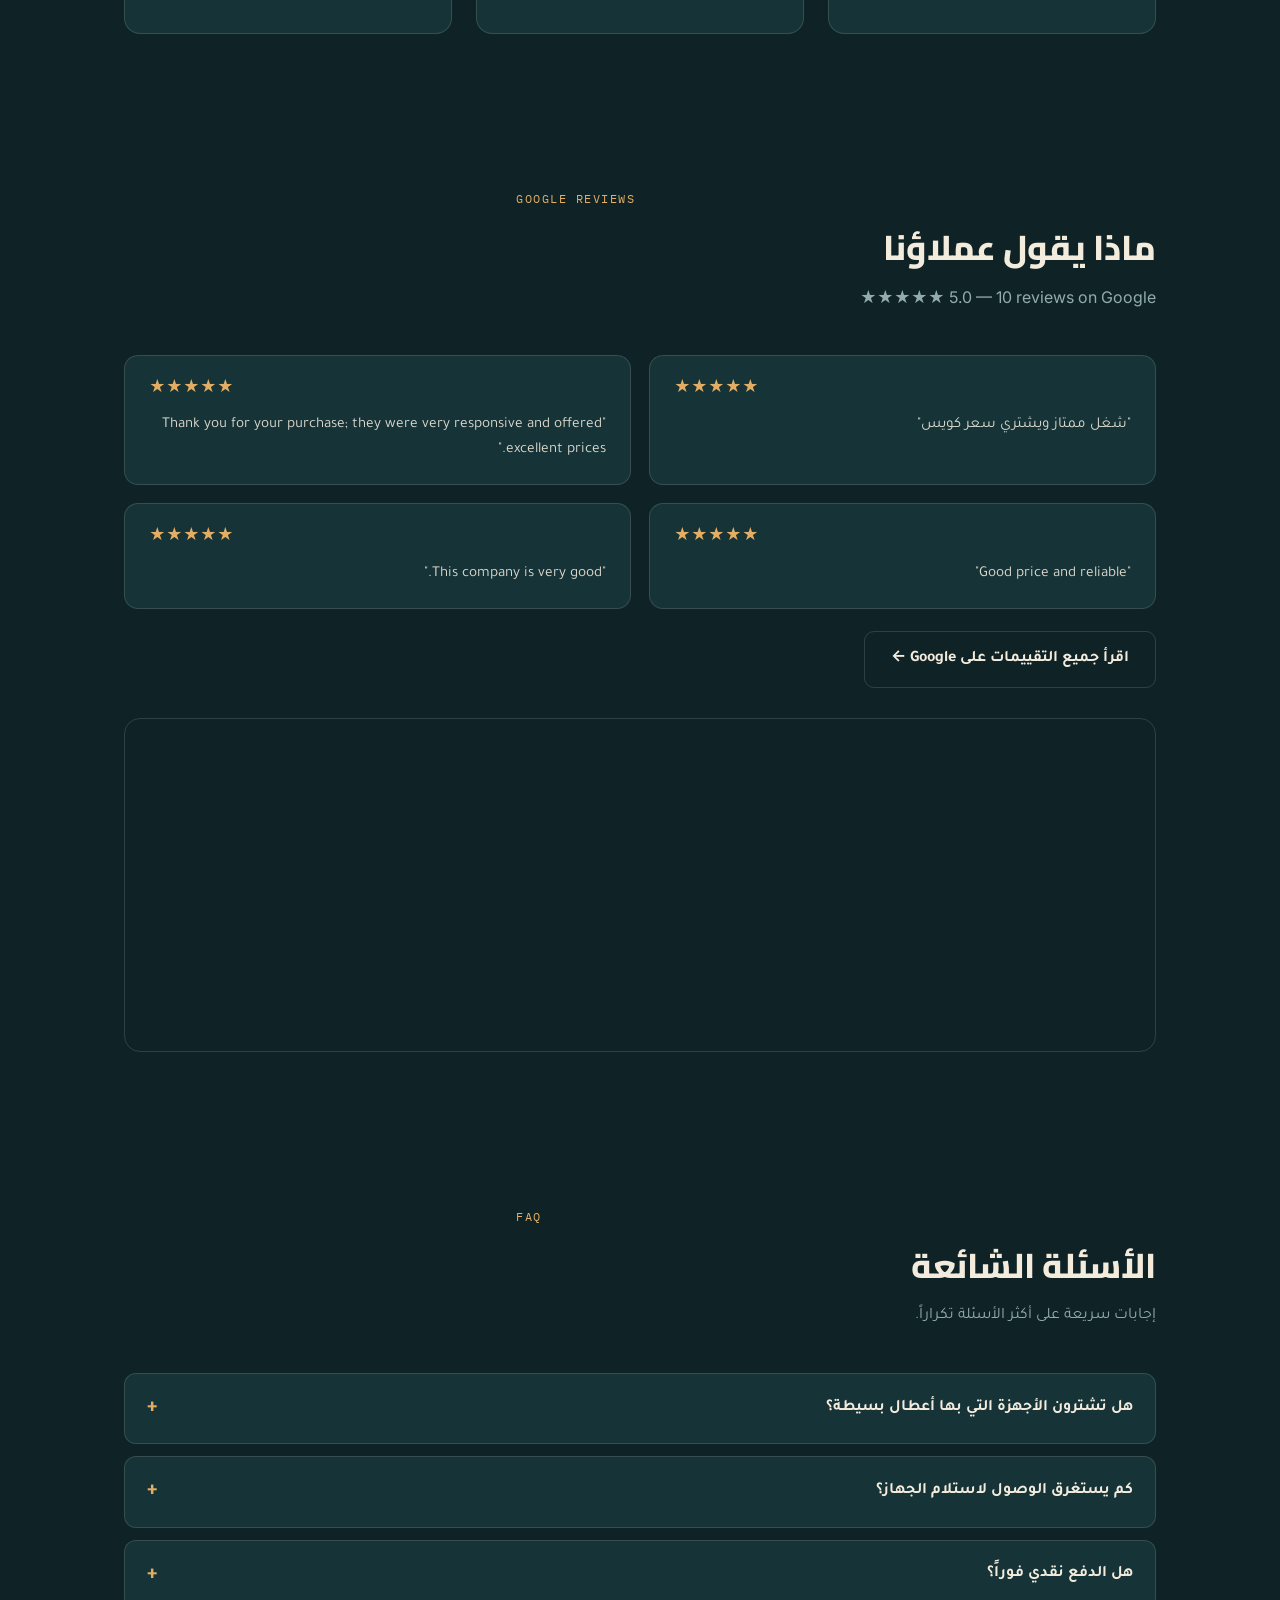
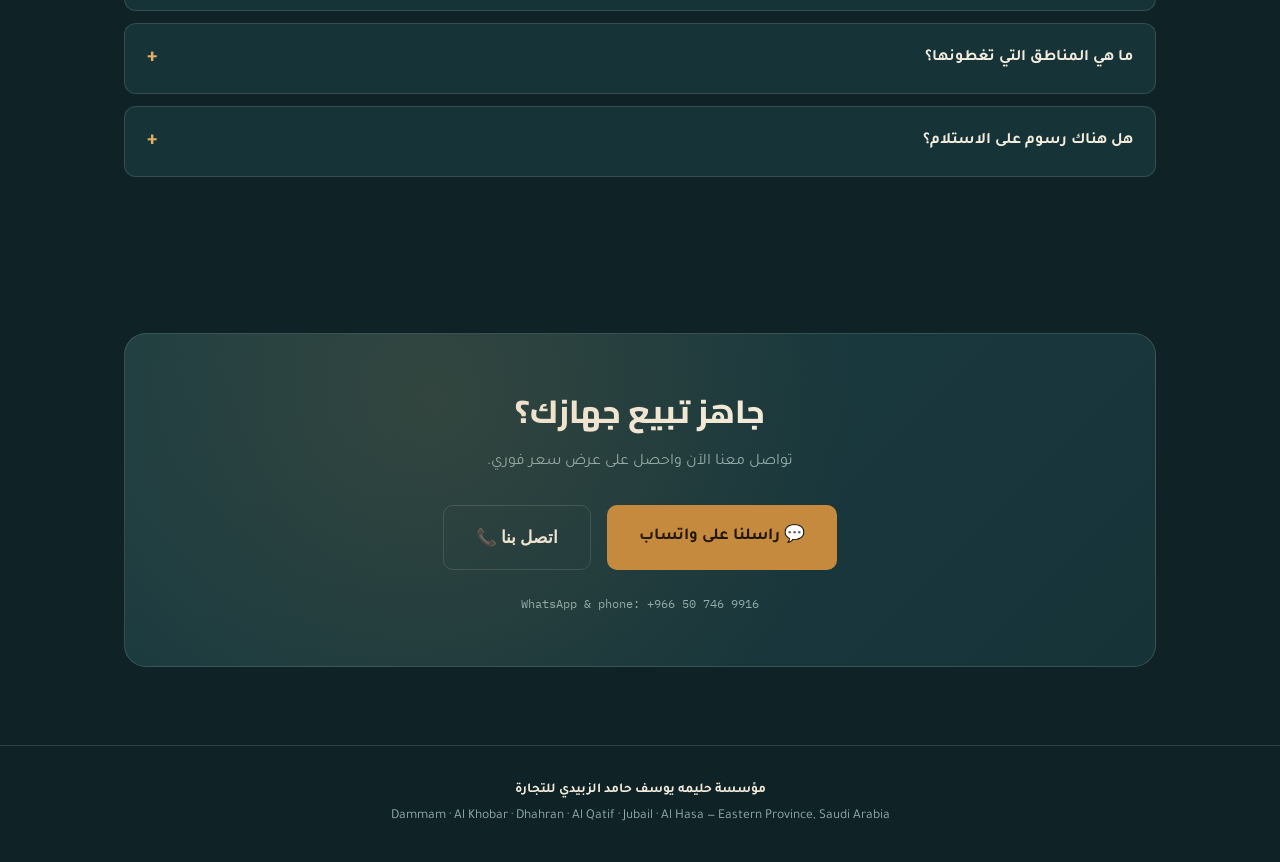
==== commit 652042f5: "Add files via upload" ====
--- a/index.html
+++ b/index.html
@@ -1,6 +1,32 @@
 <!DOCTYPE html>
 <html lang="ar" dir="rtl">
 <head>
+<!-- Google tag (gtag.js) -->
+<script async src="https://www.googletagmanager.com/gtag/js?id=AW-18125519177"></script>
+<script>
+  window.dataLayer = window.dataLayer || [];
+  function gtag(){dataLayer.push(arguments);}
+  gtag('js', new Date());
+  gtag('config', 'AW-18125519177');
+
+  // Conversion tracking for phone/WhatsApp clicks
+  function gtag_report_conversion(url, label) {
+    var already_navigated = false;
+    var navigate = function () {
+      if (already_navigated) return;
+      already_navigated = true;
+      if (typeof(url) != 'undefined') {
+        window.location = url;
+      }
+    };
+    gtag('event', 'conversion', {
+        'send_to': 'AW-18125519177/' + label,
+        'event_callback': navigate
+    });
+    setTimeout(navigate, 1000); // safety fallback: never block the user
+    return false;
+  }
+</script>
 <meta charset="UTF-8">
 <meta name="viewport" content="width=device-width, initial-scale=1.0">
 <title>مؤسسة حليمه يوسف حامد الزبيدي للتجارة | نشتري الأجهزة المستعملة</title>
@@ -19,8 +45,8 @@
     </div>
     <div class="header-cta">
       <a class="btn-outline" style="padding:10px 18px; border-radius:100px; font-size:0.9rem;" href="blog.html">المدونة</a>
-      <a class="btn-icon" href="tel:+966507469916" title="اتصال">📞</a>
-      <a class="btn-icon" href="https://wa.me/966507469916" title="واتساب">💬</a>
+      <a class="btn-icon" href="tel:+966507469916" title="اتصال" onclick="return gtag_report_conversion(this.href, 'HOLhCPulwtQcEMny9cJD')">📞</a>
+      <a class="btn-icon" href="https://wa.me/966507469916" title="واتساب" onclick="return gtag_report_conversion(this.href, 'cvoeCKr2xtQcEMny9cJD')">💬</a>
     </div>
   </div>
 </header>
@@ -33,8 +59,8 @@
       <p class="lead">مكيفات، ثلاجات، وغسالات — تقييم فوري على الهاتف ودفع نقدي في نفس اليوم.</p>
       <p class="lead-en">We buy your used AC units, refrigerators, and washing machines — instant quote, same-day cash pickup across Dammam, Al Khobar, Dhahran &amp; Al Qatif.</p>
       <div class="hero-actions">
-        <a class="btn btn-primary" href="https://wa.me/966507469916">راسلنا على واتساب 💬</a>
-        <a class="btn btn-outline ltr" href="tel:+966507469916">📞 +966 50 746 9916</a>
+        <a class="btn btn-primary" href="https://wa.me/966507469916" onclick="return gtag_report_conversion(this.href, 'cvoeCKr2xtQcEMny9cJD')">راسلنا على واتساب 💬</a>
+        <a class="btn btn-outline ltr" href="tel:+966507469916" onclick="return gtag_report_conversion(this.href, 'HOLhCPulwtQcEMny9cJD')">📞 +966 50 746 9916</a>
       </div>
     </div>
     <div class="tag-wrap">
@@ -133,6 +159,13 @@
         <p class="ar">للمحلات والمطاعم والسوبرماركت.</p>
         <p class="en">Commercial Display Coolers.</p>
       </a>
+      <a class="item-tag" href="scrap.html">
+        <div class="hole"></div>
+        <div class="icon">♻️</div>
+        <h3>سكراب ومعادن</h3>
+        <p class="ar">سكراب، حديد، نحاس، ألمنيوم.</p>
+        <p class="en">Scrap Metal — iron, copper, aluminum.</p>
+      </a>
     </div>
   </div>
 </section>
@@ -164,7 +197,10 @@
       <div class="area-pin">الخبر <span class="en ltr">Al Khobar</span></div>
       <div class="area-pin">الظهران <span class="en ltr">Dhahran</span></div>
       <div class="area-pin">القطيف <span class="en ltr">Al Qatif</span></div>
-    </div>
+      <div class="area-pin">الجبيل <span class="en ltr">Jubail</span></div>
+      <div class="area-pin">الأحساء <span class="en ltr">Al Hasa</span></div>
+    </div>
+    <a class="btn btn-outline" style="margin-top:22px; display:inline-flex;" href="areas.html">عرض كل مناطق التغطية على الخريطة ←</a>
   </div>
 </section>
 
@@ -266,8 +302,8 @@
       <h2>جاهز تبيع جهازك؟</h2>
       <p>تواصل معنا الآن واحصل على عرض سعر فوري.</p>
       <div class="contact-actions">
-        <a class="btn btn-primary btn-lg" href="https://wa.me/966507469916">💬 راسلنا على واتساب</a>
-        <a class="btn btn-outline btn-lg ltr" href="tel:+966507469916">📞 اتصل بنا</a>
+        <a class="btn btn-primary btn-lg" href="https://wa.me/966507469916" onclick="return gtag_report_conversion(this.href, 'cvoeCKr2xtQcEMny9cJD')">💬 راسلنا على واتساب</a>
+        <a class="btn btn-outline btn-lg ltr" href="tel:+966507469916" onclick="return gtag_report_conversion(this.href, 'HOLhCPulwtQcEMny9cJD')">📞 اتصل بنا</a>
       </div>
       <div class="contact-note">WhatsApp &amp; phone: +966 50 746 9916</div>
     </div>
@@ -277,13 +313,13 @@
 <footer>
   <div class="wrap">
     <div class="biz">مؤسسة حليمه يوسف حامد الزبيدي للتجارة</div>
-    <div>Dammam · Al Khobar · Dhahran · Al Qatif — Eastern Province, Saudi Arabia</div>
+    <div>Dammam · Al Khobar · Dhahran · Al Qatif · Jubail · Al Hasa — Eastern Province, Saudi Arabia</div>
   </div>
 </footer>
 
 <div class="sticky-bar">
-  <a href="tel:+966507469916" class="sticky-btn sticky-call">📞 اتصل الآن</a>
-  <a href="https://wa.me/966507469916" class="sticky-btn sticky-wa">💬 واتساب</a>
+  <a href="tel:+966507469916" class="sticky-btn sticky-call" onclick="return gtag_report_conversion(this.href, 'HOLhCPulwtQcEMny9cJD')">📞 اتصل الآن</a>
+  <a href="https://wa.me/966507469916" class="sticky-btn sticky-wa" onclick="return gtag_report_conversion(this.href, 'cvoeCKr2xtQcEMny9cJD')">💬 واتساب</a>
 </div>
 
 <script type="application/ld+json">
@@ -312,7 +348,7 @@
     "ratingValue": "5.0",
     "reviewCount": "10"
   },
-  "areaServed": ["Dammam", "Al Khobar", "Dhahran", "Al Qatif"],
+  "areaServed": ["Dammam", "Al Khobar", "Dhahran", "Al Qatif", "Jubail", "Al Hasa"],
   "url": "https://halimayusuftrading6728-cell.github.io/halima-appliances-website/"
 }
 </script>
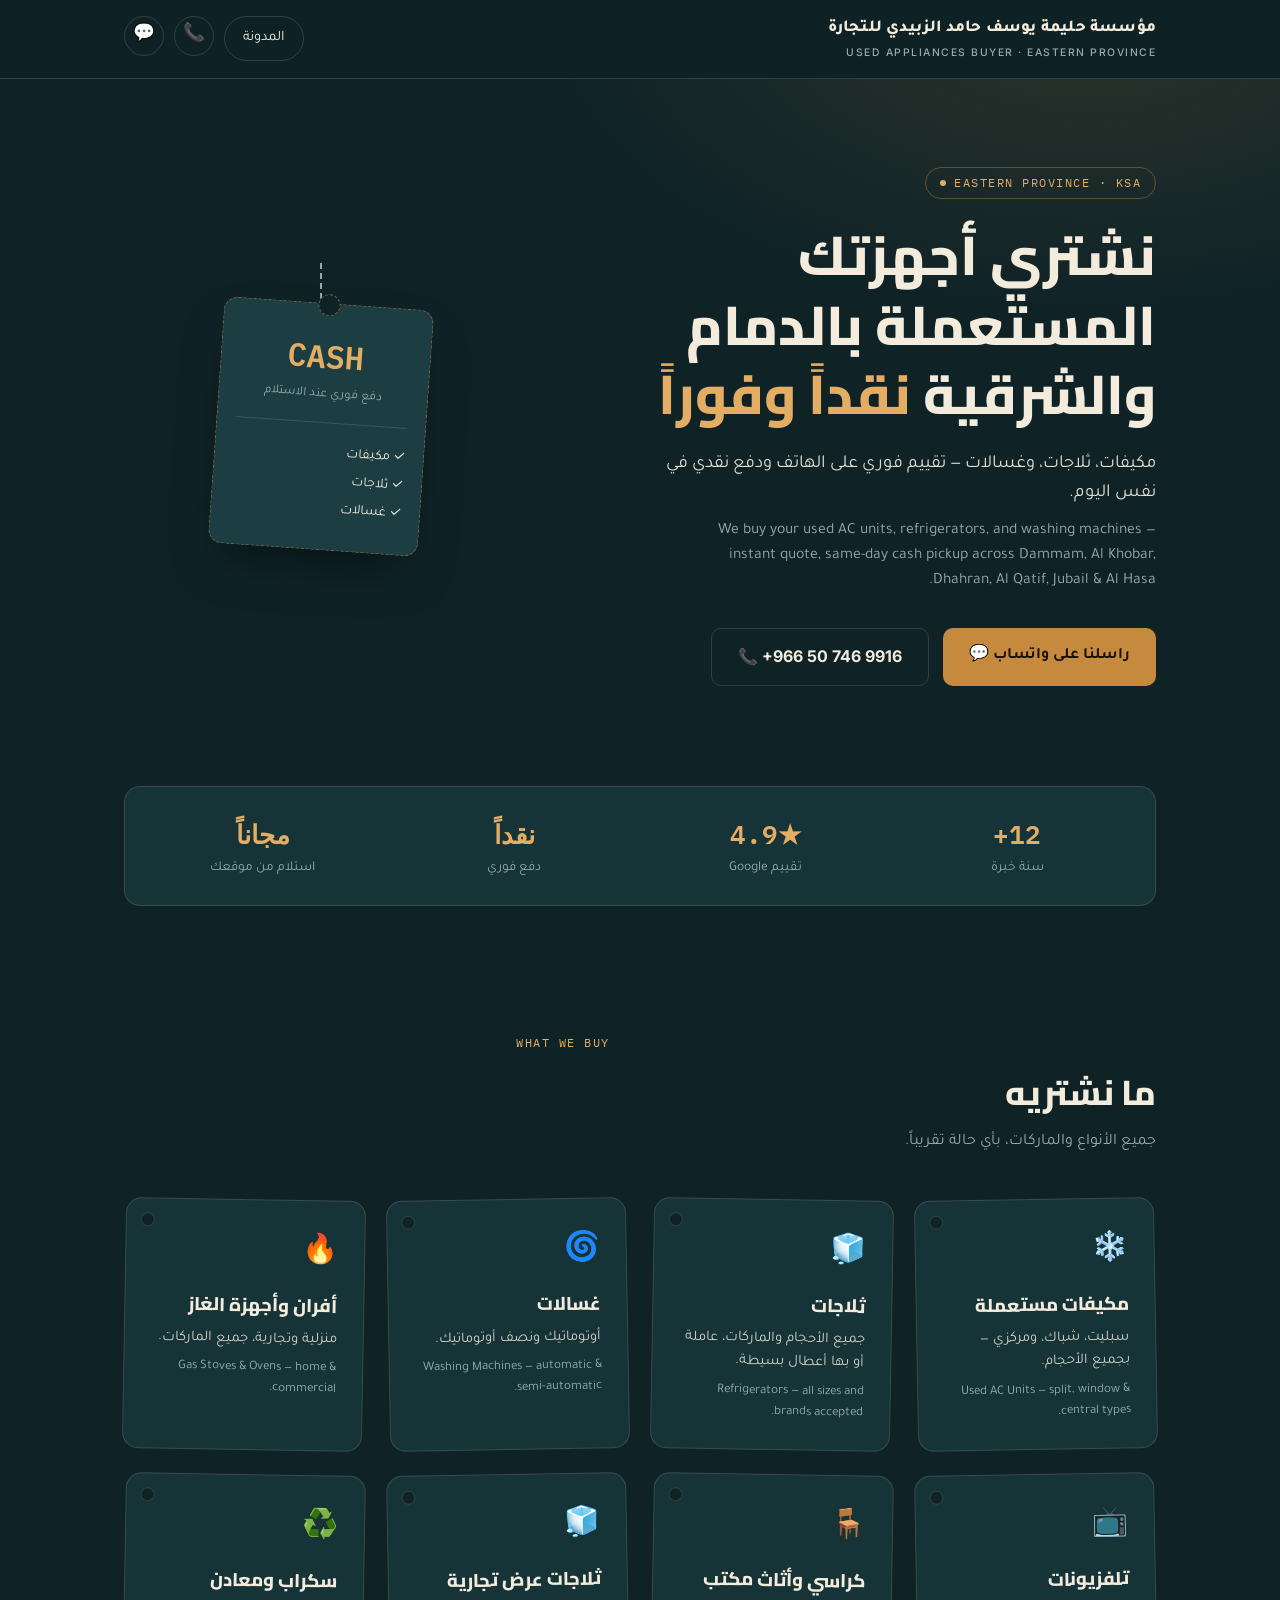
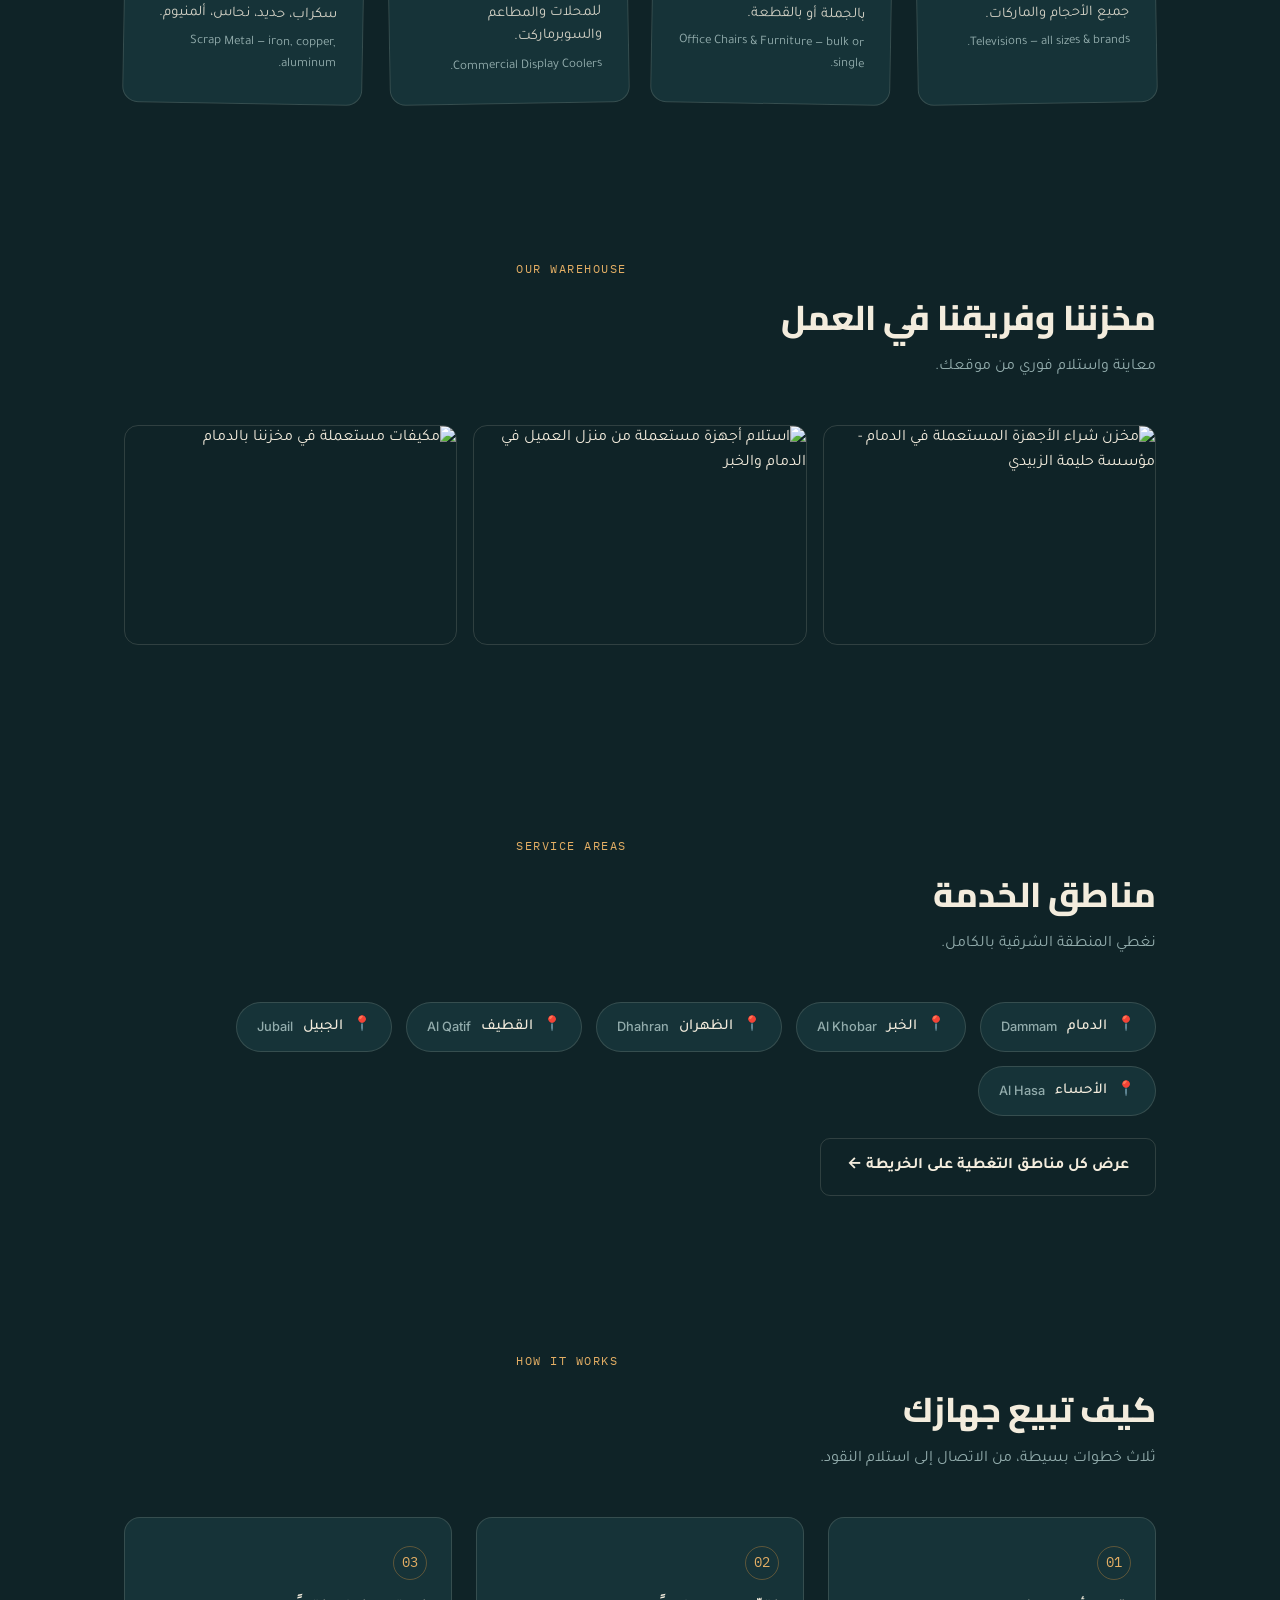
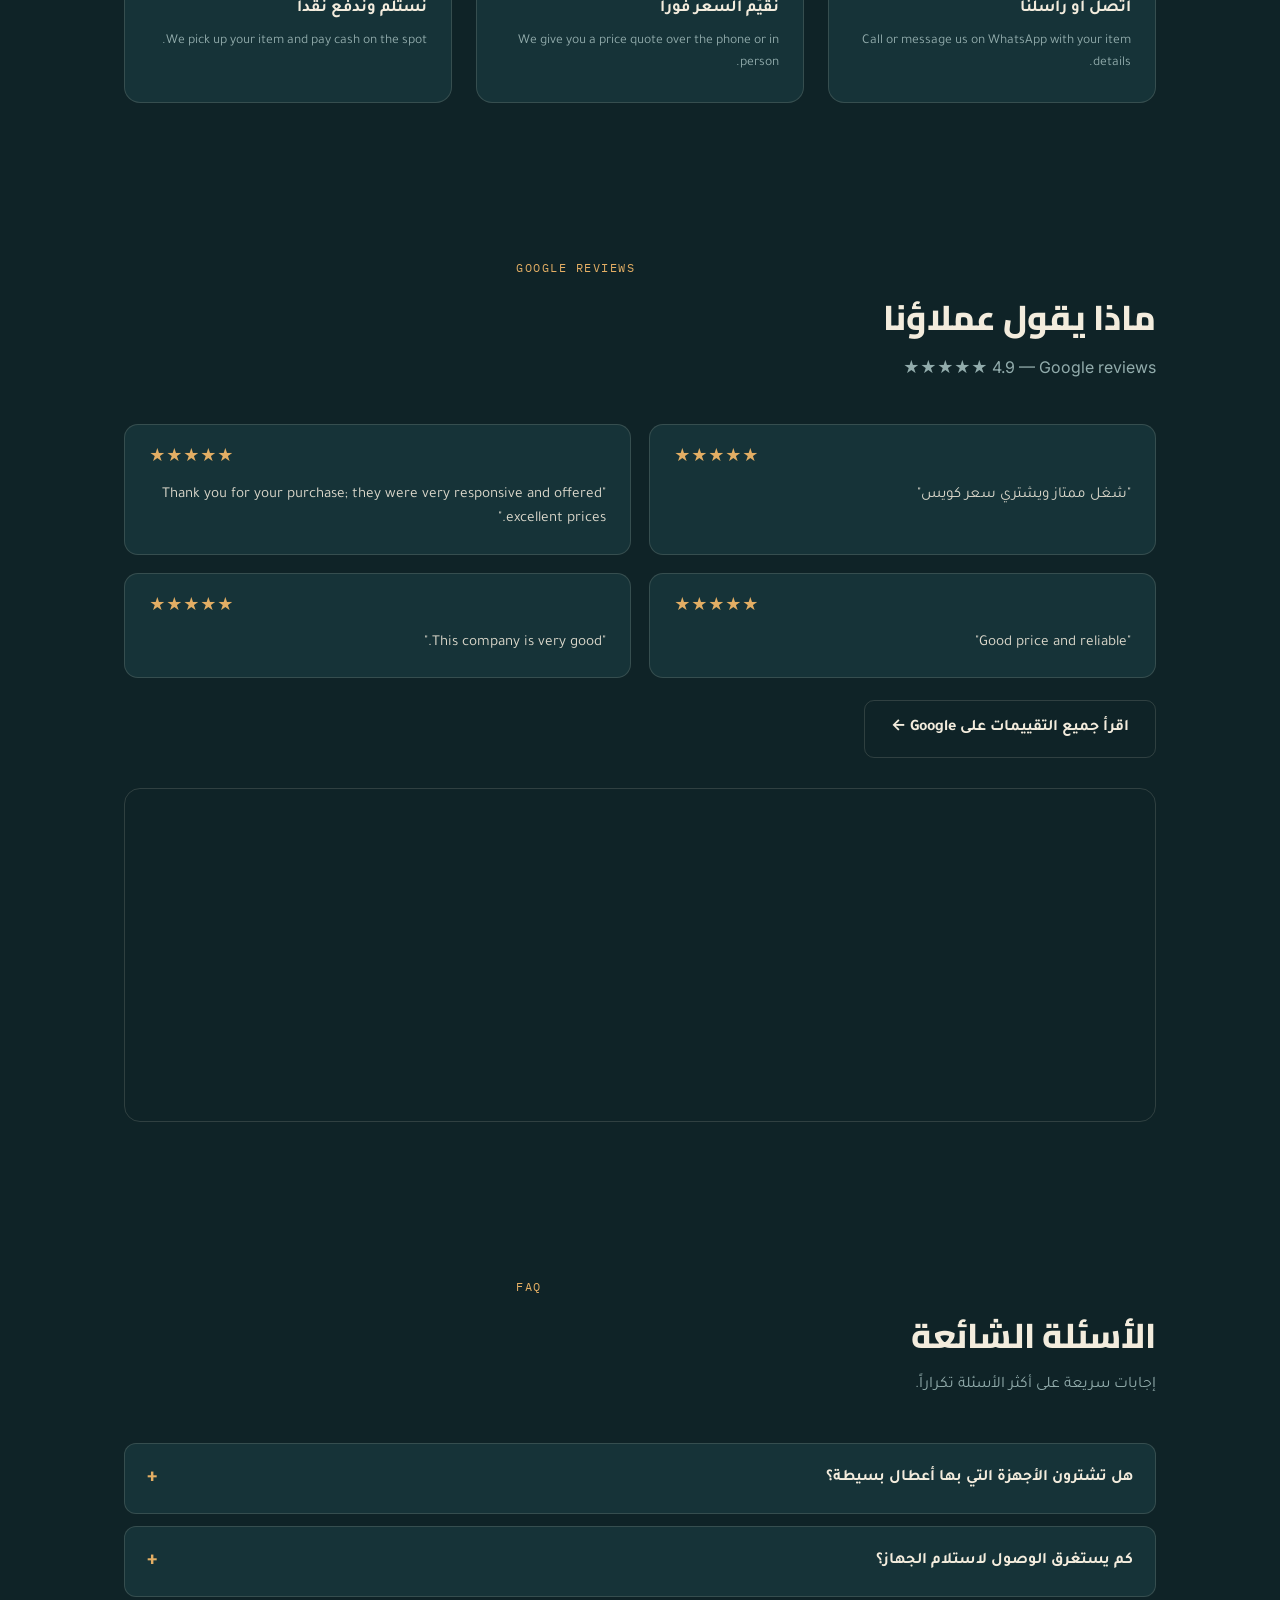
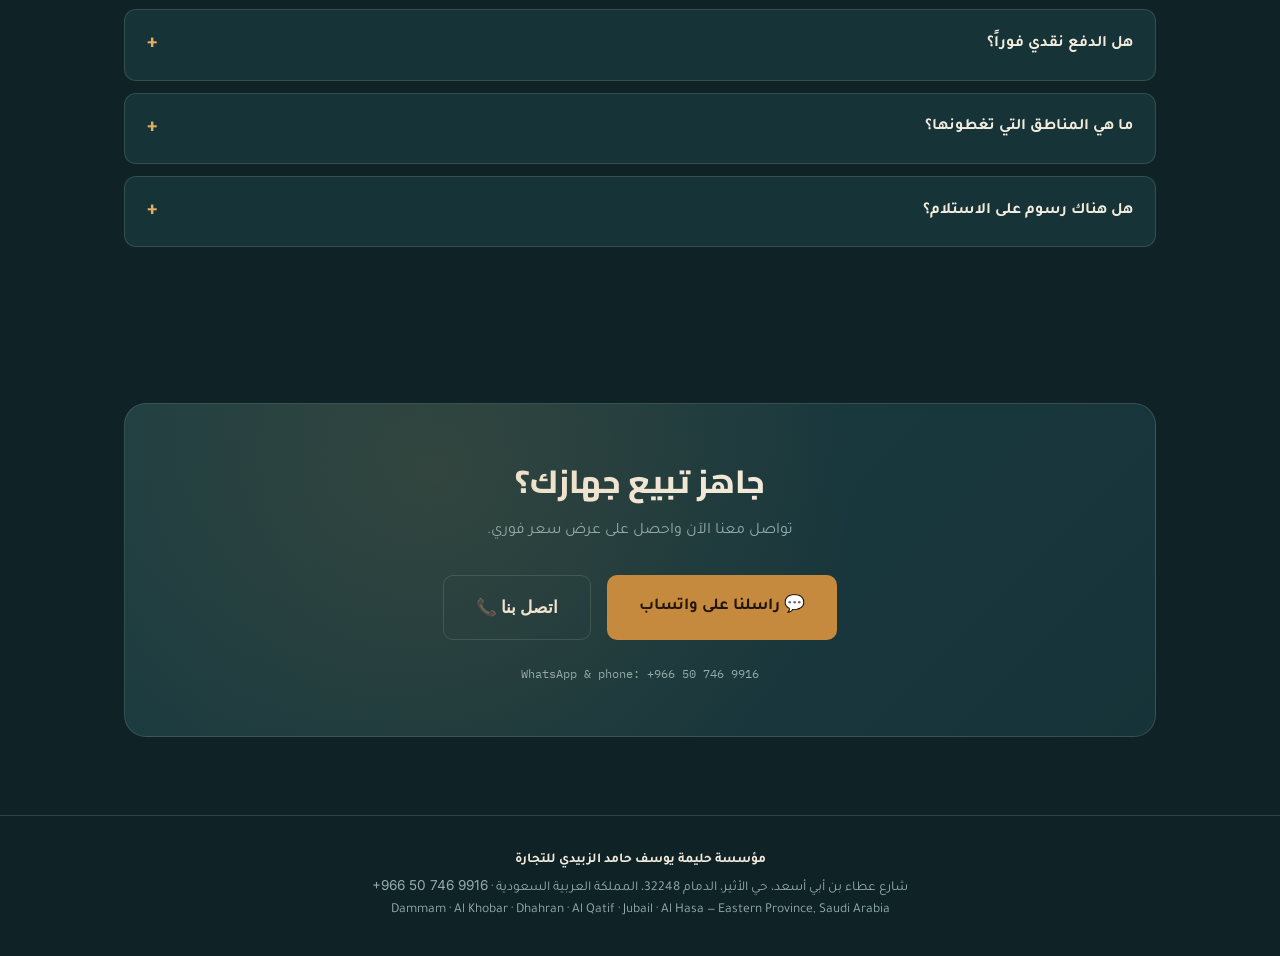
==== commit 796d0329: "Add files via upload" ====
--- a/index.html
+++ b/index.html
@@ -29,7 +29,17 @@
 </script>
 <meta charset="UTF-8">
 <meta name="viewport" content="width=device-width, initial-scale=1.0">
-<title>مؤسسة حليمه يوسف حامد الزبيدي للتجارة | نشتري الأجهزة المستعملة</title>
+<title>شراء الأجهزة المستعملة بالدمام والخبر نقداً | مؤسسة حليمة الزبيدي</title>
+<meta name="description" content="نشتري المكيفات والثلاجات والغسالات والأثاث والسكراب المستعمل في الدمام والخبر والظهران والقطيف والجبيل والأحساء. تقييم فوري، استلام مجاني من موقعك، ودفع نقدي في نفس اليوم. اتصل أو واتساب: 0507469916">
+<link rel="canonical" href="https://halimayusuftrading6728-cell.github.io/halima-appliances-website/">
+<meta name="robots" content="index, follow">
+<meta property="og:type" content="website">
+<meta property="og:locale" content="ar_SA">
+<meta property="og:site_name" content="مؤسسة حليمة يوسف حامد الزبيدي للتجارة">
+<meta property="og:title" content="شراء الأجهزة المستعملة بالدمام والخبر نقداً وفوراً">
+<meta property="og:description" content="نشتري المكيفات والثلاجات والغسالات والأثاث والسكراب المستعمل. تقييم فوري واستلام مجاني ودفع نقدي في نفس اليوم.">
+<meta property="og:url" content="https://halimayusuftrading6728-cell.github.io/halima-appliances-website/">
+<meta property="og:image" content="https://halimayusuftrading6728-cell.github.io/halima-appliances-website/images/shop-interior.jpg">
 <link rel="preconnect" href="https://fonts.googleapis.com">
 <link rel="preconnect" href="https://fonts.gstatic.com" crossorigin>
 <link href="https://fonts.googleapis.com/css2?family=Cairo:wght@700;800;900&family=Tajawal:wght@400;500;700&family=IBM+Plex+Mono:wght@500;600&family=Inter:wght@400;500;600&display=swap" rel="stylesheet">
@@ -40,7 +50,7 @@
 <header>
   <div class="header-inner wrap">
     <div class="brand">
-      مؤسسة حليمه يوسف حامد الزبيدي للتجارة
+      مؤسسة حليمة يوسف حامد الزبيدي للتجارة
       <small>Used Appliances Buyer · Eastern Province</small>
     </div>
     <div class="header-cta">
@@ -55,9 +65,9 @@
   <div class="wrap hero-grid">
     <div>
       <span class="eyebrow">EASTERN PROVINCE · KSA</span>
-      <h1>نشتري أجهزتك المستعملة <span class="accent">نقداً وفوراً</span></h1>
+      <h1>نشتري أجهزتك المستعملة بالدمام والشرقية <span class="accent">نقداً وفوراً</span></h1>
       <p class="lead">مكيفات، ثلاجات، وغسالات — تقييم فوري على الهاتف ودفع نقدي في نفس اليوم.</p>
-      <p class="lead-en">We buy your used AC units, refrigerators, and washing machines — instant quote, same-day cash pickup across Dammam, Al Khobar, Dhahran &amp; Al Qatif.</p>
+      <p class="lead-en">We buy your used AC units, refrigerators, and washing machines — instant quote, same-day cash pickup across Dammam, Al Khobar, Dhahran, Al Qatif, Jubail &amp; Al Hasa.</p>
       <div class="hero-actions">
         <a class="btn btn-primary" href="https://wa.me/966507469916" onclick="return gtag_report_conversion(this.href, 'cvoeCKr2xtQcEMny9cJD')">راسلنا على واتساب 💬</a>
         <a class="btn btn-outline ltr" href="tel:+966507469916" onclick="return gtag_report_conversion(this.href, 'HOLhCPulwtQcEMny9cJD')">📞 +966 50 746 9916</a>
@@ -87,7 +97,7 @@
         <div class="trust-label">سنة خبرة</div>
       </div>
       <div class="trust-item">
-        <div class="trust-num">5.0★</div>
+        <div class="trust-num">4.9★</div>
         <div class="trust-label">تقييم Google</div>
       </div>
       <div class="trust-item">
@@ -178,9 +188,9 @@
       <p>معاينة واستلام فوري من موقعك.</p>
     </div>
     <div class="gallery">
-      <img src="images/shop-interior.jpg" alt="مخزن مؤسسة حليمه يوسف حامد الزبيدي للتجارة">
-      <img src="images/pickup-loading.jpg" alt="استلام جهاز مستعمل من موقع العميل">
-      <img src="images/ac-4-warehouse.jpg" alt="قسم المكيفات في المخزن">
+      <img src="images/shop-interior.jpg" alt="مخزن شراء الأجهزة المستعملة في الدمام - مؤسسة حليمة الزبيدي" loading="lazy">
+      <img src="images/pickup-loading.jpg" alt="استلام أجهزة مستعملة من منزل العميل في الدمام والخبر" loading="lazy">
+      <img src="images/ac-4-warehouse.jpg" alt="مكيفات مستعملة في مخزننا بالدمام" loading="lazy">
     </div>
   </div>
 </section>
@@ -236,7 +246,7 @@
     <div class="section-head">
       <span class="section-tag">GOOGLE REVIEWS</span>
       <h2>ماذا يقول عملاؤنا</h2>
-      <p class="ltr" style="direction:ltr; text-align:right; color:var(--text-muted);">★★★★★ 5.0 — 10 reviews on Google</p>
+      <p class="ltr" style="direction:ltr; text-align:right; color:var(--text-muted);">★★★★★ 4.9 — Google reviews</p>
     </div>
     <div class="reviews-grid">
       <div class="review-card">
@@ -259,7 +269,7 @@
     <a class="btn btn-outline" style="margin-top:22px; display:inline-flex;" href="https://maps.google.com/?cid=9947942614854256380" target="_blank">اقرأ جميع التقييمات على Google ←</a>
 
     <div class="map-embed">
-      <iframe src="https://www.google.com/maps?q=26.426189,50.0625393&hl=ar&z=15&output=embed" width="100%" height="320" style="border:0; border-radius:16px;" allowfullscreen="" loading="lazy"></iframe>
+      <iframe title="موقع مؤسسة حليمة الزبيدي على الخريطة - حي الأثير، الدمام" src="https://www.google.com/maps?q=26.426189,50.0625393&hl=ar&z=15&output=embed" width="100%" height="320" style="border:0; border-radius:16px;" allowfullscreen="" loading="lazy"></iframe>
     </div>
   </div>
 </section>
@@ -286,7 +296,7 @@
       </details>
       <details class="faq-item">
         <summary>ما هي المناطق التي تغطونها؟</summary>
-        <p>نغطي الدمام، الخبر، الظهران، والقطيف بالكامل.</p>
+        <p>نغطي المنطقة الشرقية: الدمام، الخبر، الظهران، القطيف، الجبيل، والأحساء.</p>
       </details>
       <details class="faq-item">
         <summary>هل هناك رسوم على الاستلام؟</summary>
@@ -312,7 +322,8 @@
 
 <footer>
   <div class="wrap">
-    <div class="biz">مؤسسة حليمه يوسف حامد الزبيدي للتجارة</div>
+    <div class="biz">مؤسسة حليمة يوسف حامد الزبيدي للتجارة</div>
+    <address style="font-style:normal;">شارع عطاء بن أبي أسعد، حي الأثير، الدمام 32248، المملكة العربية السعودية · <a href="tel:+966507469916" class="ltr">+966 50 746 9916</a></address>
     <div>Dammam · Al Khobar · Dhahran · Al Qatif · Jubail · Al Hasa — Eastern Province, Saudi Arabia</div>
   </div>
 </footer>
@@ -326,16 +337,20 @@
 {
   "@context": "https://schema.org",
   "@type": "LocalBusiness",
-  "name": "مؤسسة حليمه يوسف حامد الزبيدي للتجارة",
+  "@id": "https://halimayusuftrading6728-cell.github.io/halima-appliances-website/#business",
+  "name": "مؤسسة حليمة يوسف حامد الزبيدي للتجارة",
+  "alternateName": "Halima Yousef Hamed Al-Zubaidi Trading Est.",
+  "description": "نشتري الأجهزة المستعملة نقداً: مكيفات، ثلاجات، غسالات، أفران، تلفزيونات، أثاث مكتبي، ثلاجات عرض تجارية، وسكراب. استلام مجاني من موقعك في المنطقة الشرقية.",
+  "url": "https://halimayusuftrading6728-cell.github.io/halima-appliances-website/",
   "image": "https://halimayusuftrading6728-cell.github.io/halima-appliances-website/images/shop-interior.jpg",
   "telephone": "+966507469916",
   "priceRange": "$$",
   "address": {
     "@type": "PostalAddress",
     "streetAddress": "شارع عطاء بن أبي أسعد، حي الأثير",
-    "addressLocality": "Dammam",
+    "addressLocality": "الدمام",
     "postalCode": "32248",
-    "addressRegion": "Eastern Province",
+    "addressRegion": "المنطقة الشرقية",
     "addressCountry": "SA"
   },
   "geo": {
@@ -343,15 +358,40 @@
     "latitude": 26.426189,
     "longitude": 50.0625393
   },
-  "aggregateRating": {
-    "@type": "AggregateRating",
-    "ratingValue": "5.0",
-    "reviewCount": "10"
-  },
-  "areaServed": ["Dammam", "Al Khobar", "Dhahran", "Al Qatif", "Jubail", "Al Hasa"],
-  "url": "https://halimayusuftrading6728-cell.github.io/halima-appliances-website/"
+  "hasMap": "https://maps.google.com/?cid=9947942614854256380",
+  "areaServed": [
+    {"@type": "City", "name": "الدمام"},
+    {"@type": "City", "name": "الخبر"},
+    {"@type": "City", "name": "الظهران"},
+    {"@type": "City", "name": "القطيف"},
+    {"@type": "City", "name": "الجبيل"},
+    {"@type": "City", "name": "الأحساء"}
+  ],
+  "knowsAbout": ["شراء مكيفات مستعملة", "شراء ثلاجات مستعملة", "شراء غسالات مستعملة", "شراء أثاث مكتبي مستعمل", "شراء سكراب"],
+  "sameAs": [
+    "https://maps.google.com/?cid=9947942614854256380",
+    "https://www.youtube.com/@usedfurnituredammamm"
+  ]
 }
 </script>
+<script type="application/ld+json">
+{
+  "@context": "https://schema.org",
+  "@type": "FAQPage",
+  "mainEntity": [
+    {"@type": "Question", "name": "هل تشترون الأجهزة التي بها أعطال بسيطة؟",
+     "acceptedAnswer": {"@type": "Answer", "text": "نعم، نشتري معظم الأجهزة حتى لو كان بها عطل بسيط. أخبرنا بالتفاصيل عبر الهاتف أو الواتساب وسنقيّم السعر فوراً."}},
+    {"@type": "Question", "name": "كم يستغرق الوصول لاستلام الجهاز؟",
+     "acceptedAnswer": {"@type": "Answer", "text": "غالباً نصل في نفس اليوم بعد الاتفاق على السعر، حسب موقعك والوقت المتاح لدينا."}},
+    {"@type": "Question", "name": "هل الدفع نقدي فوراً؟",
+     "acceptedAnswer": {"@type": "Answer", "text": "نعم، ندفع نقداً كاملاً عند استلام الجهاز مباشرة من موقعك."}},
+    {"@type": "Question", "name": "ما هي المناطق التي تغطونها؟",
+     "acceptedAnswer": {"@type": "Answer", "text": "نغطي المنطقة الشرقية: الدمام، الخبر، الظهران، القطيف، الجبيل، والأحساء."}},
+    {"@type": "Question", "name": "هل هناك رسوم على الاستلام؟",
+     "acceptedAnswer": {"@type": "Answer", "text": "لا، خدمة الاستلام من موقعك مجانية بالكامل ضمن مناطق الخدمة."}}
+  ]
+}
+</script>
 
 </body>
 </html>
